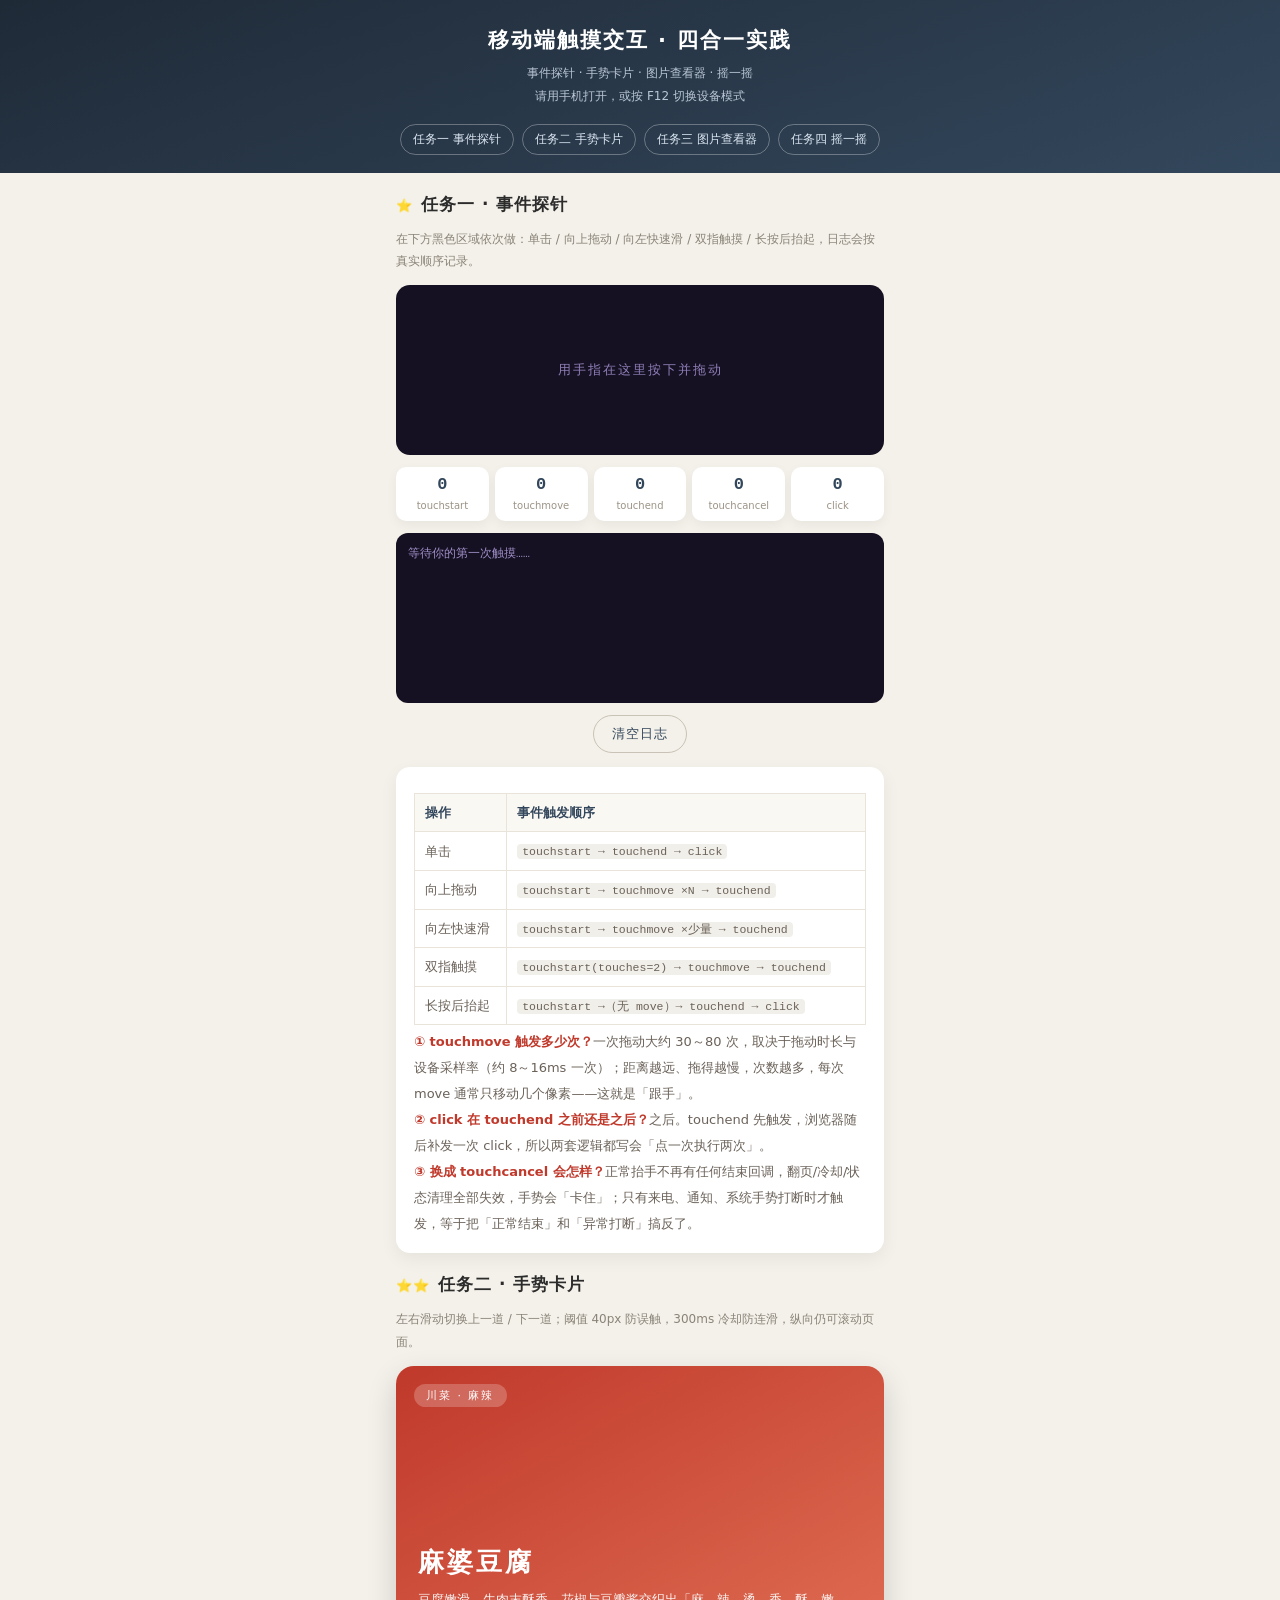
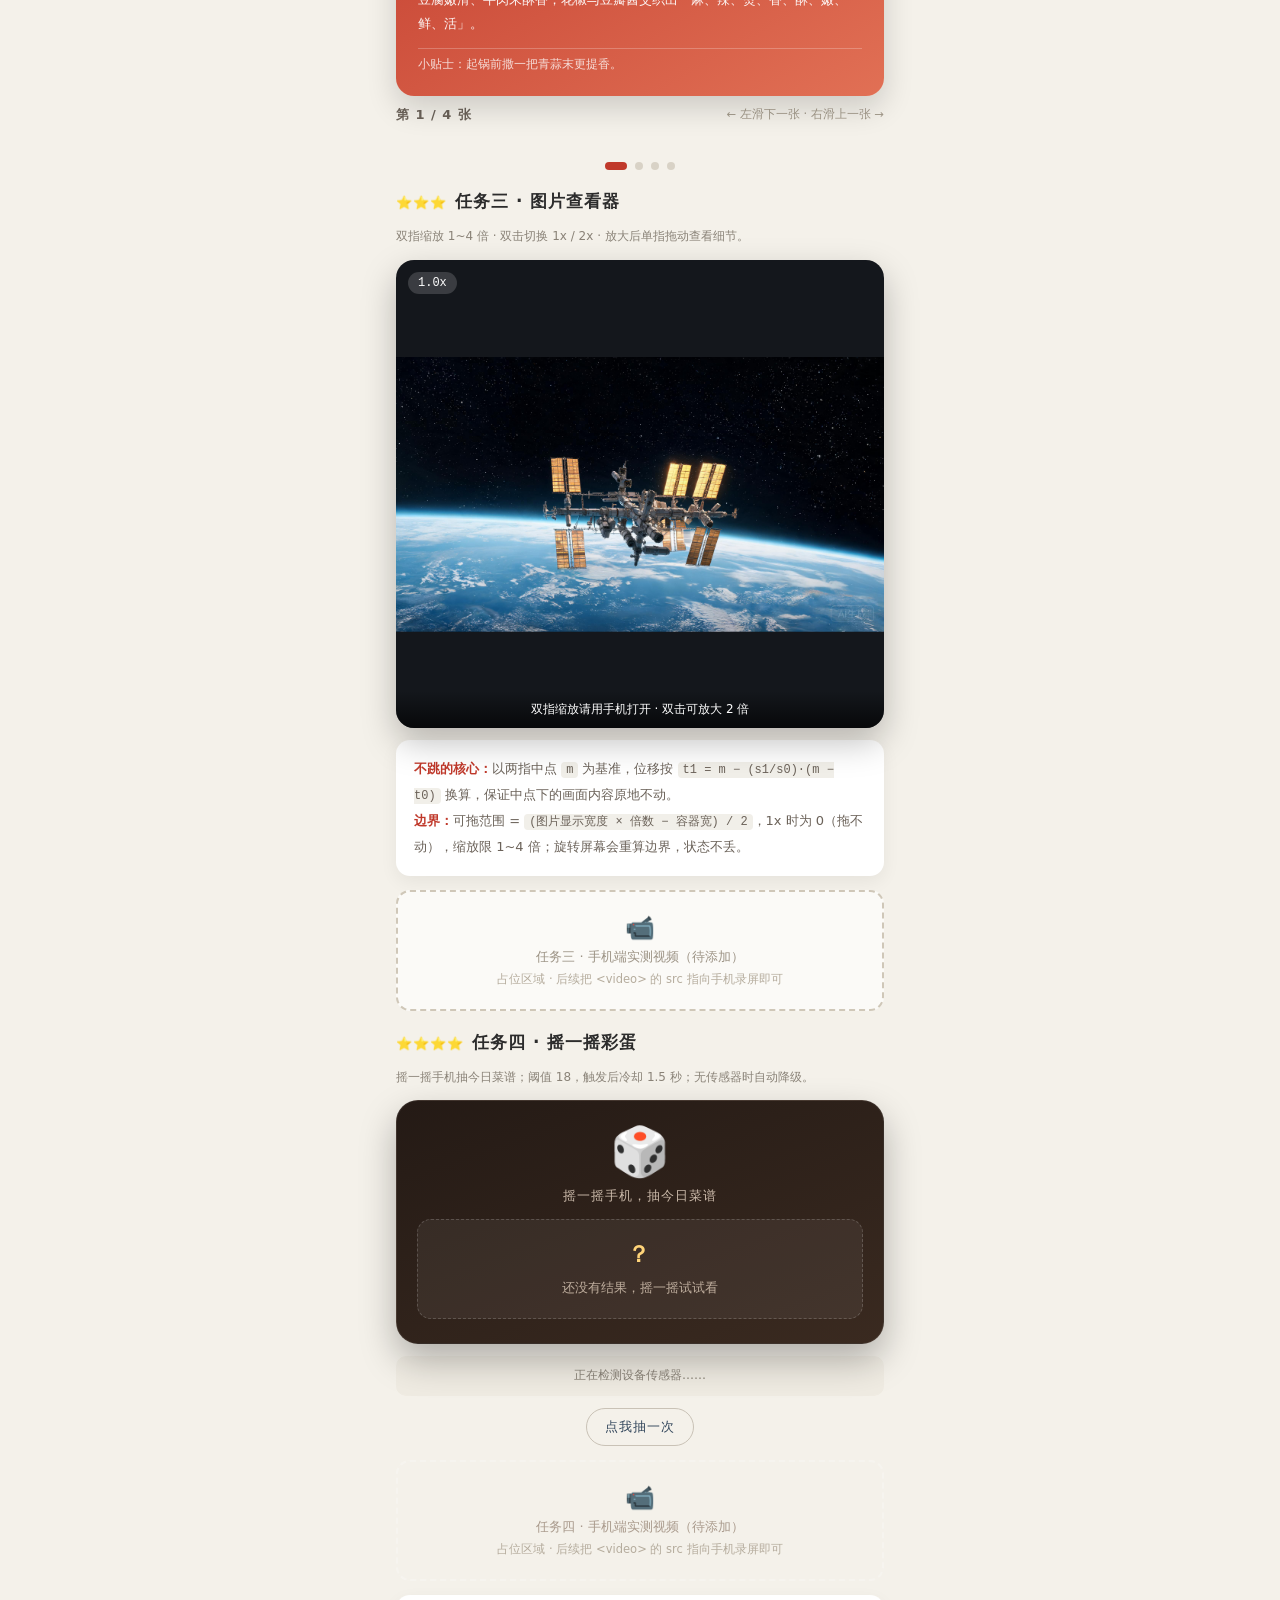
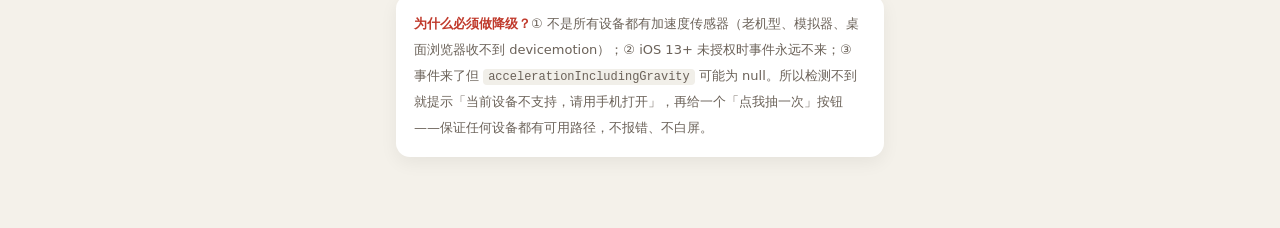
==== mobile-tasks.html @ d6d06353 "新增移动端四合一实践页（事件探针/手势卡片/图片查看器/摇一摇）并更新首页入口" ====
<!--
  作者：王乐
  姓名学号：王乐 · 24002120206
  建立时间：2026-11-18 21:30:00
  使用模型：DeepSeek-V4.1-Flash
  功能名称：移动端四合一实践页（事件探针 + 手势卡片 + 图片查看器 + 摇一摇）
-->
<!DOCTYPE html>
<html lang="zh-CN">
<head>
<meta charset="UTF-8">
<!-- 手机页面必备：viewport，不写会整体缩小 -->
<meta name="viewport" content="width=device-width, initial-scale=1.0, maximum-scale=1.0, user-scalable=no">
<title>移动端触摸交互 · 四合一实践页</title>
<style>
  * { margin: 0; padding: 0; box-sizing: border-box; -webkit-tap-highlight-color: transparent; }
  body {
    font-family: "Microsoft YaHei", "PingFang SC", system-ui, sans-serif;
    background: #f4f1ea;
    color: #2c2c2c;
    padding: 0 0 70px;
  }

  /* ── 顶部标题与锚点导航 ── */
  .wl_top {
    background: linear-gradient(160deg, #1f2a37, #33475c);
    color: #fff;
    padding: 26px 18px 18px;
  }
  .wl_top h1 { font-size: 21px; letter-spacing: 2px; text-align: center; }
  .wl_top p { font-size: 12px; color: #b9c6d4; text-align: center; margin-top: 8px; line-height: 1.9; }
  .wl_nav {
    display: flex; gap: 8px; justify-content: center; flex-wrap: wrap; margin-top: 16px;
  }
  .wl_nav a {
    font-size: 12px; color: #dbe6f1; text-decoration: none;
    border: 1px solid rgba(255, 255, 255, .3);
    padding: 6px 12px; border-radius: 20px;
  }

  /* ── 通用分区卡片 ── */
  .wl_section {
    max-width: 520px;
    margin: 20px auto 0;
    padding: 0 16px;
  }
  .wl_sectionHead {
    display: flex; align-items: baseline; gap: 8px; margin-bottom: 12px;
  }
  .wl_star { color: #e8a33d; font-size: 13px; letter-spacing: 1px; }
  .wl_sectionHead h2 { font-size: 17px; letter-spacing: 1px; }
  .wl_note { font-size: 12px; color: #8a8378; line-height: 1.9; margin-bottom: 12px; }

  .wl_panel {
    background: #fff; border-radius: 14px; padding: 16px 18px;
    font-size: 13px; line-height: 2; color: #6b6259;
    box-shadow: 0 6px 18px rgba(0, 0, 0, .06);
  }
  .wl_panel strong { color: #c0392b; }
  .wl_panel code {
    background: #f1efe9; padding: 1px 5px; border-radius: 4px;
    font-family: Consolas, monospace; font-size: 12px;
  }

  /* ══════════ 任务一：事件探针 ══════════ */
  .wl_probe {
    height: 170px;
    border-radius: 14px;
    background: #151022;
    color: #8f7fb8;
    display: flex;
    align-items: center;
    justify-content: center;
    font-size: 13px;
    letter-spacing: 2px;
    touch-action: none;   /* 这块的手势归 JS，浏览器别滚 */
    user-select: none;
    -webkit-user-select: none;
    -webkit-touch-callout: none;
  }
  .wl_probe.wl_touching { background: #241a3d; color: #d6c9f5; }

  .wl_stats {
    display: grid;
    grid-template-columns: repeat(5, 1fr);
    gap: 6px;
    margin-top: 12px;
  }
  .wl_stat {
    background: #fff; border-radius: 10px; padding: 8px 4px; text-align: center;
    box-shadow: 0 4px 12px rgba(0, 0, 0, .05);
  }
  .wl_stat b { display: block; font-size: 17px; color: #33475c; font-family: Consolas, monospace; }
  .wl_stat span { font-size: 10px; color: #9c9385; }

  .wl_logBox {
    margin-top: 12px; background: #151022; border-radius: 12px; padding: 10px 12px;
    height: 170px; overflow-y: auto; -webkit-overflow-scrolling: touch;
  }
  .wl_logItem {
    font-family: Consolas, monospace; font-size: 11.5px; line-height: 1.9; color: #9f8fc7;
  }
  .wl_logItem .wl_t { color: #5f537e; }
  .wl_logItem .wl_evStart { color: #7ee787; }
  .wl_logItem .wl_evMove { color: #79c0ff; }
  .wl_logItem .wl_evEnd { color: #ffd479; }
  .wl_logItem .wl_evClick { color: #ff9bce; }
  .wl_logItem .wl_evCancel { color: #ff7b72; }
  .wl_logItem .wl_cnt { color: #e3b341; }

  .wl_btn {
    border: none; border-radius: 22px; padding: 9px 18px; font-size: 13px;
    cursor: pointer; background: #33475c; color: #fff; letter-spacing: 1px;
  }
  .wl_btn:active { opacity: .8; }
  .wl_btn.wl_ghost { background: transparent; color: #33475c; border: 1px solid #c9c2b6; }
  .wl_btnRow { display: flex; gap: 10px; margin-top: 12px; justify-content: center; flex-wrap: wrap; }

  .wl_table {
    width: 100%; border-collapse: collapse; margin: 10px 0 4px; font-size: 12.5px;
  }
  .wl_table th, .wl_table td {
    border: 1px solid #e8e4da; padding: 8px 10px; text-align: left; line-height: 1.7;
  }
  .wl_table th { background: #faf8f3; color: #33475c; font-weight: bold; }
  .wl_table td code { font-size: 11.5px; }

  /* ══════════ 任务二：手势卡片 ══════════ */
  .wl_stage {
    position: relative; width: 100%; margin: 0 auto;
    overflow: hidden; border-radius: 18px;
    box-shadow: 0 12px 30px rgba(0, 0, 0, .16);
    touch-action: pan-y;   /* 只接管横向手势，纵向留给页面滚动 */
    user-select: none; -webkit-user-select: none;
  }
  .wl_track {
    display: flex; will-change: transform;
    transition: transform .3s ease;   /* 0.3s 过渡动画 */
  }
  .wl_card {
    flex: 0 0 100%; height: 330px; padding: 24px 22px;
    display: flex; flex-direction: column; justify-content: flex-end;
    color: #fff; position: relative;
  }
  .wl_card .wl_tag {
    position: absolute; top: 18px; left: 18px; font-size: 11px; letter-spacing: 2px;
    background: rgba(255, 255, 255, .22); padding: 4px 12px; border-radius: 20px;
  }
  .wl_card h2 { font-size: 26px; letter-spacing: 3px; margin-bottom: 8px; }
  .wl_card p { font-size: 13px; line-height: 1.85; opacity: .93; }
  .wl_card .wl_hint {
    margin-top: 12px; font-size: 11.5px; opacity: .78;
    border-top: 1px solid rgba(255, 255, 255, .3); padding-top: 8px;
  }
  .wl_bg1 { background: linear-gradient(150deg, #c0392b, #e17055); }
  .wl_bg2 { background: linear-gradient(150deg, #d35400, #f39c12); }
  .wl_bg3 { background: linear-gradient(150deg, #0f766e, #2dd4bf); }
  .wl_bg4 { background: linear-gradient(150deg, #4a2c2a, #b07d4a); }

  .wl_counter { font-size: 13px; color: #6b6259; font-weight: bold; letter-spacing: 1px; }
  .wl_tip {
    height: 20px; text-align: center; font-size: 13px; color: #c0392b;
    opacity: 0; transition: opacity .25s ease; margin-top: 8px;
  }
  .wl_tip.wl_show { opacity: 1; }
  .wl_dots { display: flex; gap: 8px; justify-content: center; margin-top: 10px; }
  .wl_dot {
    width: 8px; height: 8px; border-radius: 50%; background: #d8d2c6; transition: all .3s ease;
  }
  .wl_dot.wl_active { width: 22px; border-radius: 4px; background: #c0392b; }

  /* ══════════ 任务三：图片查看器 ══════════ */
  .wl_viewer {
    position: relative; width: 100%; height: 52vh; min-height: 300px;
    overflow: hidden; background: #14171c; border-radius: 18px;
    box-shadow: 0 14px 34px rgba(0, 0, 0, .25);
    touch-action: none;          /* 手势全部自己接管 */
    user-select: none; -webkit-user-select: none; -webkit-touch-callout: none;
  }
  .wl_viewer img {
    position: absolute; top: 50%; left: 50%;
    transform-origin: center center;
    transform: translate(-50%, -50%) scale(1);
    will-change: transform; -webkit-user-drag: none; pointer-events: none;
  }
  .wl_viewer img.wl_anim { transition: transform .25s ease; }  /* 双击的 0.25s 过渡 */

  .wl_scaleBadge {
    position: absolute; left: 12px; top: 12px;
    font-family: Consolas, monospace; font-size: 12px; color: #fff;
    background: rgba(255, 255, 255, .16); padding: 4px 10px; border-radius: 20px;
  }
  .wl_hintMask {
    position: absolute; left: 0; right: 0; bottom: 0; padding: 10px;
    text-align: center; font-size: 12px; color: #fff;
    background: linear-gradient(transparent, rgba(0, 0, 0, .65));
    transition: opacity .6s ease;
  }
  .wl_hintMask.wl_hide { opacity: 0; }

  /* ══════════ 任务四：摇一摇 ══════════ */
  .wl_phone {
    position: relative; background: linear-gradient(160deg, #241a15, #3a2a20);
    border: 1px solid rgba(255, 255, 255, .08); border-radius: 22px;
    padding: 26px 20px 24px; text-align: center; color: #f3ece4;
    box-shadow: 0 16px 36px rgba(0, 0, 0, .28);
  }
  .wl_emoji { font-size: 48px; line-height: 1; margin-bottom: 12px; }
  .wl_tipText { font-size: 13px; color: #c9b8a8; letter-spacing: 1px; margin-bottom: 14px; }
  .wl_result {
    background: rgba(255, 255, 255, .06);
    border: 1px dashed rgba(255, 255, 255, .18);
    border-radius: 14px; padding: 18px 14px; min-height: 100px;
    display: flex; flex-direction: column; justify-content: center;
  }
  .wl_result.wl_pop { animation: wl_popIn .5s cubic-bezier(.18, .9, .3, 1.4); }
  @keyframes wl_popIn {
    0%   { transform: scale(.6) rotate(-6deg); opacity: 0; }
    60%  { transform: scale(1.06) rotate(2deg); opacity: 1; }
    100% { transform: scale(1) rotate(0); opacity: 1; }
  }
  .wl_dishName { font-size: 23px; font-weight: bold; letter-spacing: 3px; color: #ffd479; margin-bottom: 6px; }
  .wl_dishDesc { font-size: 12.5px; line-height: 1.85; color: #bfae9e; }

  .wl_status {
    margin-top: 12px; font-size: 12px; line-height: 1.8; text-align: center;
    color: #8a8378; padding: 9px 12px; border-radius: 10px; background: #efebe2;
  }
  .wl_status.wl_bad { color: #b8402f; background: #fbe9e6; }
  .wl_status.wl_ok { color: #1f7a4d; background: #e6f6ec; }

  /* 手机端实测视频占位（任务三、任务四各一个，先空着） */
  .wl_videoBox {
    margin-top: 14px; border: 2px dashed #cfc7b8; border-radius: 14px;
    padding: 22px 16px; text-align: center; color: #9c9385; font-size: 13px; background: #fbfaf7;
  }
  .wl_videoBox.dark {
    border-color: rgba(255, 255, 255, .22); background: rgba(255, 255, 255, .04); color: #a99a8c;
  }
  .wl_videoBox .wl_videoIcon { font-size: 24px; display: block; margin-bottom: 6px; }
  .wl_videoBox .wl_videoNote { font-size: 11.5px; color: #b5ac9d; margin-top: 6px; }
</style>
</head>
<body>

<!-- ── 顶部 ── -->
<div class="wl_top">
  <h1>移动端触摸交互 · 四合一实践</h1>
  <p>事件探针 · 手势卡片 · 图片查看器 · 摇一摇<br/>请用手机打开，或按 F12 切换设备模式</p>
  <div class="wl_nav">
    <a href="#wlTask1">任务一 事件探针</a>
    <a href="#wlTask2">任务二 手势卡片</a>
    <a href="#wlTask3">任务三 图片查看器</a>
    <a href="#wlTask4">任务四 摇一摇</a>
  </div>
</div>

<!-- ══════════════ 任务一：事件探针 ══════════════ -->
<section class="wl_section" id="wlTask1">
  <div class="wl_sectionHead"><span class="wl_star">⭐</span><h2>任务一 · 事件探针</h2></div>
  <p class="wl_note">在下方黑色区域依次做：单击 / 向上拖动 / 向左快速滑 / 双指触摸 / 长按后抬起，日志会按真实顺序记录。</p>

  <div class="wl_probe" id="wlProbe">用手指在这里按下并拖动</div>

  <div class="wl_stats">
    <div class="wl_stat"><b id="wlCountStart">0</b><span>touchstart</span></div>
    <div class="wl_stat"><b id="wlCountMove">0</b><span>touchmove</span></div>
    <div class="wl_stat"><b id="wlCountEnd">0</b><span>touchend</span></div>
    <div class="wl_stat"><b id="wlCountCancel">0</b><span>touchcancel</span></div>
    <div class="wl_stat"><b id="wlCountClick">0</b><span>click</span></div>
  </div>

  <div class="wl_logBox" id="wlLog">
    <div class="wl_logItem">等待你的第一次触摸……</div>
  </div>

  <div class="wl_btnRow">
    <button class="wl_btn wl_ghost" id="wlClearLog">清空日志</button>
  </div>

  <div class="wl_panel" style="margin-top:14px">
    <table class="wl_table">
      <tr><th>操作</th><th>事件触发顺序</th></tr>
      <tr><td>单击</td><td><code>touchstart → touchend → click</code></td></tr>
      <tr><td>向上拖动</td><td><code>touchstart → touchmove ×N → touchend</code></td></tr>
      <tr><td>向左快速滑</td><td><code>touchstart → touchmove ×少量 → touchend</code></td></tr>
      <tr><td>双指触摸</td><td><code>touchstart(touches=2) → touchmove → touchend</code></td></tr>
      <tr><td>长按后抬起</td><td><code>touchstart →（无 move）→ touchend → click</code></td></tr>
    </table>
    <p><strong>① touchmove 触发多少次？</strong>一次拖动大约 30～80 次，取决于拖动时长与设备采样率（约 8～16ms 一次）；距离越远、拖得越慢，次数越多，每次 move 通常只移动几个像素——这就是「跟手」。</p>
    <p><strong>② click 在 touchend 之前还是之后？</strong>之后。touchend 先触发，浏览器随后补发一次 click，所以两套逻辑都写会「点一次执行两次」。</p>
    <p><strong>③ 换成 touchcancel 会怎样？</strong>正常抬手不再有任何结束回调，翻页/冷却/状态清理全部失效，手势会「卡住」；只有来电、通知、系统手势打断时才触发，等于把「正常结束」和「异常打断」搞反了。</p>
  </div>
</section>

<!-- ══════════════ 任务二：手势卡片 ══════════════ -->
<section class="wl_section" id="wlTask2">
  <div class="wl_sectionHead"><span class="wl_star">⭐⭐</span><h2>任务二 · 手势卡片</h2></div>
  <p class="wl_note">左右滑动切换上一道 / 下一道；阈值 40px 防误触，300ms 冷却防连滑，纵向仍可滚动页面。</p>

  <div class="wl_stage" id="wlStage">
    <div class="wl_track" id="wlTrack"></div>
  </div>
  <div style="display:flex;justify-content:space-between;align-items:center;margin-top:10px">
    <span class="wl_counter" id="wlCounter">第 1 / 4 张</span>
    <span style="font-size:11.5px;color:#a39a8b">← 左滑下一张 · 右滑上一张 →</span>
  </div>
  <div class="wl_tip" id="wlTip"></div>
  <div class="wl_dots" id="wlDots"></div>
</section>

<!-- ══════════════ 任务三：图片查看器 ══════════════ -->
<section class="wl_section" id="wlTask3">
  <div class="wl_sectionHead"><span class="wl_star">⭐⭐⭐</span><h2>任务三 · 图片查看器</h2></div>
  <p class="wl_note">双指缩放 1~4 倍 · 双击切换 1x / 2x · 放大后单指拖动查看细节。</p>

  <div class="wl_viewer" id="wlViewer">
    <img id="wlImg" src="swiper-imgs/tiangong_1.jpg" alt="天宫空间站" />
    <div class="wl_scaleBadge" id="wlScaleBadge">1.0x</div>
    <div class="wl_hintMask" id="wlHintMask">双指缩放请用手机打开 · 双击可放大 2 倍</div>
  </div>

  <div class="wl_panel" style="margin-top:12px">
    <p><strong>不跳的核心：</strong>以两指中点 <code>m</code> 为基准，位移按 <code>t1 = m − (s1/s0)·(m − t0)</code> 换算，保证中点下的画面内容原地不动。</p>
    <p><strong>边界：</strong>可拖范围 = <code>(图片显示宽度 × 倍数 − 容器宽) / 2</code>，1x 时为 0（拖不动），缩放限 1~4 倍；旋转屏幕会重算边界，状态不丢。</p>
  </div>

  <!-- 任务三：手机端实测视频 —— 先空着，后续补上 src 与封面 -->
  <!-- 补视频时把下面的注释替换为：
       <video class="wl_video" controls playsinline src="你的录屏文件.mp4"></video> -->
  <div class="wl_videoBox">
    <span class="wl_videoIcon">📹</span>
    任务三 · 手机端实测视频（待添加）
    <div class="wl_videoNote">占位区域 · 后续把 &lt;video&gt; 的 src 指向手机录屏即可</div>
  </div>
</section>

<!-- ══════════════ 任务四：摇一摇 ══════════════ -->
<section class="wl_section" id="wlTask4">
  <div class="wl_sectionHead"><span class="wl_star">⭐⭐⭐⭐</span><h2>任务四 · 摇一摇彩蛋</h2></div>
  <p class="wl_note">摇一摇手机抽今日菜谱；阈值 18，触发后冷却 1.5 秒；无传感器时自动降级。</p>

  <div class="wl_phone">
    <div class="wl_emoji" id="wlEmoji">🎲</div>
    <div class="wl_tipText" id="wlTipText">摇一摇手机，抽今日菜谱</div>
    <div class="wl_result" id="wlResult">
      <div class="wl_dishName" id="wlDishName">？</div>
      <div class="wl_dishDesc" id="wlDishDesc">还没有结果，摇一摇试试看</div>
    </div>
  </div>

  <div class="wl_status" id="wlStatus">正在检测设备传感器……</div>

  <div class="wl_btnRow">
    <button class="wl_btn" id="wlPermissionBtn" style="display:none">开启摇一摇（iOS 授权）</button>
    <button class="wl_btn wl_ghost" id="wlFallbackBtn">点我抽一次</button>
  </div>

  <!-- 任务四：手机端实测视频 —— 先空着，后续补上 src 与封面 -->
  <!-- 补视频时把下面的注释替换为：
       <video class="wl_video" controls playsinline src="你的录屏文件.mp4"></video> -->
  <div class="wl_videoBox dark">
    <span class="wl_videoIcon">📹</span>
    任务四 · 手机端实测视频（待添加）
    <div class="wl_videoNote">占位区域 · 后续把 &lt;video&gt; 的 src 指向手机录屏即可</div>
  </div>

  <div class="wl_panel" style="margin-top:14px">
    <p><strong>为什么必须做降级？</strong>① 不是所有设备都有加速度传感器（老机型、模拟器、桌面浏览器收不到 devicemotion）；② iOS 13+ 未授权时事件永远不来；③ 事件来了但 <code>accelerationIncludingGravity</code> 可能为 null。所以检测不到就提示「当前设备不支持，请用手机打开」，再给一个「点我抽一次」按钮——保证任何设备都有可用路径，不报错、不白屏。</p>
  </div>
</section>

<script>
/* ══════════════════ 任务一：事件探针 ══════════════════ */
var wl_probe = document.getElementById('wlProbe');
var wl_log = document.getElementById('wlLog');
var wl_stat = { start: 0, move: 0, end: 0, cancel: 0, click: 0 };
var wl_moveThisGesture = 0;   // 本次手势里的 touchmove 次数
var wl_logCount = 0;          // 日志条数（超过 80 条清掉最早的）

// 往日志区追加一行，记录事件名、手指数量与坐标
function wl_addLog(name, cls, touches, x, y) {
  if (wl_logCount === 0) wl_log.innerHTML = '';
  var d = new Date();
  var time = ('0' + d.getMinutes()).slice(-2) + ':' + ('0' + d.getSeconds()).slice(-2) +
             '.' + ('00' + d.getMilliseconds()).slice(-3);
  var item = document.createElement('div');
  item.className = 'wl_logItem';
  item.innerHTML =
    '<span class="wl_t">' + time + '</span> ' +
    '<span class="' + cls + '">' + name + '</span> ' +
    '<span class="wl_cnt">touches=' + touches + '</span> ' +
    '<span class="wl_t">(' + Math.round(x) + ', ' + Math.round(y) + ')</span>';
  wl_log.appendChild(item);
  wl_log.scrollTop = wl_log.scrollHeight;
  wl_logCount++;
  if (wl_logCount > 80) {
    wl_log.removeChild(wl_log.firstChild);
    wl_logCount--;
  }
}

// 刷新顶部五个计数器
function wl_refreshStats() {
  document.getElementById('wlCountStart').textContent = wl_stat.start;
  document.getElementById('wlCountMove').textContent = wl_stat.move;
  document.getElementById('wlCountEnd').textContent = wl_stat.end;
  document.getElementById('wlCountCancel').textContent = wl_stat.cancel;
  document.getElementById('wlCountClick').textContent = wl_stat.click;
}

// 手指按下：计一次 touchstart，并重置本次手势的 move 计数
function wl_probeStart(e) {
  wl_stat.start++;
  wl_moveThisGesture = 0;
  wl_probe.classList.add('wl_touching');
  wl_addLog('touchstart', 'wl_evStart', e.touches.length, e.touches[0].clientX, e.touches[0].clientY);
  wl_refreshStats();
}

// 手指移动：累计 touchmove 次数
function wl_probeMove(e) {
  wl_stat.move++;
  wl_moveThisGesture++;
  wl_addLog('touchmove #' + wl_moveThisGesture, 'wl_evMove',
            e.touches.length, e.touches[0].clientX, e.touches[0].clientY);
  wl_refreshStats();
}

// 手指抬起：用 changedTouches 取坐标，并打印本次手势的 move 总次数
function wl_probeEnd(e) {
  wl_stat.end++;
  var t = e.changedTouches[0];
  wl_probe.classList.remove('wl_touching');
  wl_addLog('touchend（本次共 ' + wl_moveThisGesture + ' 次 move）', 'wl_evEnd',
            e.touches.length, t.clientX, t.clientY);
  wl_refreshStats();
}

// 系统打断（来电、通知）：清理状态，避免手势卡住
function wl_probeCancel(e) {
  wl_stat.cancel++;
  wl_probe.classList.remove('wl_touching');
  wl_addLog('touchcancel', 'wl_evCancel', e.touches.length, 0, 0);
  wl_refreshStats();
}

// 点击：记录 click，用于观察它在 touchend 之后才出现
function wl_probeClick(e) {
  wl_stat.click++;
  wl_addLog('click', 'wl_evClick', 0, e.clientX, e.clientY);
  wl_refreshStats();
}

// 清空日志与所有计数
function wl_clearLog() {
  wl_stat = { start: 0, move: 0, end: 0, cancel: 0, click: 0 };
  wl_moveThisGesture = 0;
  wl_logCount = 0;
  wl_log.innerHTML = '<div class="wl_logItem">等待你的第一次触摸……</div>';
  wl_refreshStats();
}

wl_probe.addEventListener('touchstart', wl_probeStart, { passive: true });
wl_probe.addEventListener('touchmove', wl_probeMove, { passive: true });
wl_probe.addEventListener('touchend', wl_probeEnd, { passive: true });
wl_probe.addEventListener('touchcancel', wl_probeCancel, { passive: true });
wl_probe.addEventListener('click', wl_probeClick);
document.getElementById('wlClearLog').addEventListener('click', wl_clearLog);


/* ══════════════════ 任务二：手势卡片 ══════════════════ */
var wl_dishes = [
  { name: '麻婆豆腐', tag: '川菜 · 麻辣', desc: '豆腐嫩滑、牛肉末酥香，花椒与豆瓣酱交织出「麻、辣、烫、香、酥、嫩、鲜、活」。', bg: 'wl_bg1', hint: '小贴士：起锅前撒一把青蒜末更提香。' },
  { name: '宫保鸡丁', tag: '川菜 · 糊辣', desc: '鸡丁滑嫩、花生香脆，糖醋与干辣椒碰撞出酸甜微辣的复合味型。', bg: 'wl_bg2', hint: '小贴士：花生米最后下锅才够脆。' },
  { name: '西湖醋鱼', tag: '浙菜 · 酸甜', desc: '草鱼沸水汆熟后浇糖醋汁，鱼肉鲜嫩、酸甜适口。', bg: 'wl_bg3', hint: '小贴士：汁要勾薄芡，挂住鱼身不流汤。' },
  { name: '北京烤鸭', tag: '京菜 · 脆皮', desc: '果木明火烤制，鸭皮枣红酥脆、鸭肉细嫩多汁，配荷叶饼、葱丝与甜面酱。', bg: 'wl_bg4', hint: '小贴士：片鸭讲究「皮肉相连」。' }
];
var wl_index = 0;             // 当前第几张
var wl_startX = 0;            // 按下时的横坐标
var wl_startY = 0;            // 按下时的纵坐标
var wl_lockedUntil = 0;       // 冷却结束时间戳
var wl_tipTimer = null;
var wl_THRESHOLD = 40;        // 阈值：小于 40px 视为误触
var wl_COOLDOWN = 300;        // 冷却：300ms 内不接受第二次滑动

// 生成 4 张卡片与底部圆点
function wl_buildCards() {
  var track = document.getElementById('wlTrack');
  var dotBox = document.getElementById('wlDots');
  var html = '';
  for (var i = 0; i < wl_dishes.length; i++) {
    var d = wl_dishes[i];
    html +=
      '<div class="wl_card ' + d.bg + '">' +
        '<span class="wl_tag">' + d.tag + '</span>' +
        '<h2>' + d.name + '</h2>' +
        '<p>' + d.desc + '</p>' +
        '<div class="wl_hint">' + d.hint + '</div>' +
      '</div>';
  }
  track.innerHTML = html;

  var dots = '';
  for (var j = 0; j < wl_dishes.length; j++) {
    dots += '<span class="wl_dot' + (j === 0 ? ' wl_active' : '') + '"></span>';
  }
  dotBox.innerHTML = dots;
}

// 切换到指定索引，同步位移、计数文字与圆点
function wl_goTo(target) {
  wl_index = target;
  document.getElementById('wlTrack').style.transform = 'translateX(' + (-wl_index * 100) + '%)';
  document.getElementById('wlCounter').textContent =
    '第 ' + (wl_index + 1) + ' / ' + wl_dishes.length + ' 张';

  var dots = document.querySelectorAll('#wlDots .wl_dot');
  for (var i = 0; i < dots.length; i++) {
    dots[i].className = 'wl_dot' + (i === wl_index ? ' wl_active' : '');
  }
}

// 显示边界提示，1.2 秒后自动淡出
function wl_showTip(text) {
  var tip = document.getElementById('wlTip');
  tip.textContent = text;
  tip.classList.add('wl_show');
  clearTimeout(wl_tipTimer);
  wl_tipTimer = setTimeout(function () { tip.classList.remove('wl_show'); }, 1200);
}

// 手指按下：记录起点
function wl_cardStart(e) {
  wl_startX = e.touches[0].clientX;
  wl_startY = e.touches[0].clientY;
}

// 手指抬起：算横向位移决定翻页，冷却期内直接忽略
function wl_cardEnd(e) {
  if (Date.now() < wl_lockedUntil) return;

  var t = e.changedTouches[0];   // 抬手时这根手指已不在 touches 里，必须用 changedTouches
  var dx = t.clientX - wl_startX;
  var dy = t.clientY - wl_startY;

  if (Math.abs(dx) < wl_THRESHOLD) return;        // 位移太小 → 误触
  if (Math.abs(dy) > Math.abs(dx)) return;        // 纵向为主 → 用户在滚页面

  if (dx < 0) {
    if (wl_index >= wl_dishes.length - 1) { wl_showTip('已经是最后一张了'); return; }
    wl_goTo(wl_index + 1);
  } else {
    if (wl_index <= 0) { wl_showTip('已经是第一张了'); return; }
    wl_goTo(wl_index - 1);
  }
  wl_lockedUntil = Date.now() + wl_COOLDOWN;
}

wl_buildCards();
document.getElementById('wlStage').addEventListener('touchstart', wl_cardStart, { passive: true });
document.getElementById('wlStage').addEventListener('touchend', wl_cardEnd, { passive: true });


/* ══════════════════ 任务三：图片查看器 ══════════════════ */
var wl_viewer = document.getElementById('wlViewer');
var wl_img = document.getElementById('wlImg');
var wl_badge = document.getElementById('wlScaleBadge');

var wl_scale = 1;            // 当前缩放倍数
var wl_tx = 0;               // 图片中心相对容器中心的横向位移
var wl_ty = 0;               // 纵向位移
var wl_baseW = 0;            // 1 倍时图片显示宽度
var wl_baseH = 0;            // 1 倍时图片显示高度

var wl_mode = '';            // 'pinch' 双指 | 'drag' 单指 | ''
var wl_pinchDist = 0;        // 双指初始间距
var wl_pinchScale = 1;       // 双指按下时的倍数
var wl_pinchMid = { x: 0, y: 0 };  // 双指中点（相对容器中心）
var wl_pinchTx = 0;
var wl_pinchTy = 0;

var wl_dragX = 0;            // 单指按下点
var wl_dragY = 0;
var wl_dragTx = 0;
var wl_dragTy = 0;
var wl_moved = false;        // 本次触摸是否移动过（用于双击判断）

var wl_lastTapTime = 0;      // 上次轻点时间
var wl_lastTapX = 0;
var wl_lastTapY = 0;
var wl_tapStartTime = 0;

var wl_MIN_SCALE = 1;
var wl_MAX_SCALE = 4;
var wl_DOUBLE_SCALE = 2;

// 计算两个触点之间的直线距离
function wl_dist(t1, t2) {
  return Math.hypot(t2.clientX - t1.clientX, t2.clientY - t1.clientY);
}

// 把数值限制在 min ~ max 之间
function wl_clamp(v, min, max) {
  return Math.max(min, Math.min(max, v));
}

// 按容器与图片原始尺寸，算出 1 倍时图片的显示尺寸（等价于 object-fit: contain）
function wl_fitSize() {
  var cw = wl_viewer.clientWidth;
  var ch = wl_viewer.clientHeight;
  var nw = wl_img.naturalWidth || cw;
  var nh = wl_img.naturalHeight || ch;
  var ratio = Math.min(cw / nw, ch / nh);
  wl_baseW = nw * ratio;
  wl_baseH = nh * ratio;
  wl_img.style.width = wl_baseW + 'px';
  wl_img.style.height = wl_baseH + 'px';
}

// 计算当前倍数下允许的最大位移（超出就会拖出边界）
function wl_maxOffset() {
  return {
    x: Math.max(0, (wl_baseW * wl_scale - wl_viewer.clientWidth) / 2),
    y: Math.max(0, (wl_baseH * wl_scale - wl_viewer.clientHeight) / 2)
  };
}

// 把位移夹在边界内：1 倍时最大位移为 0，所以拖不动
function wl_clampOffset() {
  var mo = wl_maxOffset();
  wl_tx = wl_clamp(wl_tx, -mo.x, mo.x);
  wl_ty = wl_clamp(wl_ty, -mo.y, mo.y);
}

// 把 scale / tx / ty 写入 transform，并刷新比例指示器
function wl_apply(useAnim) {
  if (useAnim) { wl_img.classList.add('wl_anim'); }
  else { wl_img.classList.remove('wl_anim'); }
  wl_img.style.transform =
    'translate(-50%, -50%) translate(' + wl_tx + 'px, ' + wl_ty + 'px) scale(' + wl_scale + ')';
  wl_badge.textContent = wl_scale.toFixed(1) + 'x';
}

// 以指定屏幕点为基准缩放：保证该点下的画面不动（这就是「缩放不跳」的核心公式）
function wl_zoomAt(m, s1, t0x, t0y, s0, useAnim) {
  var k = s1 / s0;
  wl_tx = m.x - k * (m.x - t0x);
  wl_ty = m.y - k * (m.y - t0y);
  wl_scale = s1;
  wl_clampOffset();
  wl_apply(useAnim);
}

// 手指按下：区分单指拖动与双指缩放
function wl_zoomStart(e) {
  wl_moved = false;
  wl_tapStartTime = Date.now();

  if (e.touches.length >= 2) {
    wl_mode = 'pinch';
    wl_pinchDist = wl_dist(e.touches[0], e.touches[1]);
    wl_pinchScale = wl_scale;
    wl_pinchTx = wl_tx;
    wl_pinchTy = wl_ty;
    var rect = wl_viewer.getBoundingClientRect();
    wl_pinchMid = {
      x: (e.touches[0].clientX + e.touches[1].clientX) / 2 - (rect.left + rect.width / 2),
      y: (e.touches[0].clientY + e.touches[1].clientY) / 2 - (rect.top + rect.height / 2)
    };
    wl_img.classList.remove('wl_anim');
  } else {
    wl_mode = 'drag';
    wl_dragX = e.touches[0].clientX;
    wl_dragY = e.touches[0].clientY;
    wl_dragTx = wl_tx;
    wl_dragTy = wl_ty;
  }
}

// 手指移动：双指算缩放、单指且已放大时平移
function wl_zoomMove(e) {
  if (e.cancelable) e.preventDefault();   // 阻止浏览器默认缩放 / 滚动

  if (wl_mode === 'pinch' && e.touches.length >= 2) {
    var d = wl_dist(e.touches[0], e.touches[1]);
    if (wl_pinchDist <= 0) return;

    var next = wl_clamp(wl_pinchScale * (d / wl_pinchDist), wl_MIN_SCALE, wl_MAX_SCALE);
    var k = next / wl_pinchScale;
    wl_scale = next;
    wl_tx = wl_pinchMid.x - k * (wl_pinchMid.x - wl_pinchTx);
    wl_ty = wl_pinchMid.y - k * (wl_pinchMid.y - wl_pinchTy);
    wl_clampOffset();
    wl_apply(false);
    wl_moved = true;
    return;
  }

  if (wl_mode === 'drag' && e.touches.length === 1) {
    var dx = e.touches[0].clientX - wl_dragX;
    var dy = e.touches[0].clientY - wl_dragY;
    if (Math.abs(dx) > 6 || Math.abs(dy) > 6) wl_moved = true;

    wl_tx = wl_dragTx + dx;
    wl_ty = wl_dragTy + dy;
    wl_clampOffset();
    wl_apply(false);
  }
}

// 手指抬起：双指结束做回弹，轻点则判断双击
function wl_zoomEnd(e) {
  var wasMode = wl_mode;

  if (wasMode === 'pinch' && wl_scale < 1.05) {
    wl_scale = 1; wl_tx = 0; wl_ty = 0;
    wl_apply(true);
  }

  // 还有手指没抬完：双指变单指时把剩下那根当作拖动起点，手势不中断
  if (e.touches.length > 0) {
    if (wasMode === 'pinch' && e.touches.length === 1) {
      wl_mode = 'drag';
      wl_dragX = e.touches[0].clientX;
      wl_dragY = e.touches[0].clientY;
      wl_dragTx = wl_tx;
      wl_dragTy = wl_ty;
      wl_moved = true;
    }
    return;
  }
  wl_mode = '';

  var isTap = !wl_moved && (Date.now() - wl_tapStartTime) < 250;
  if (!isTap) return;

  var now = Date.now();
  var t = e.changedTouches[0];
  var rect = wl_viewer.getBoundingClientRect();
  var p = {
    x: t.clientX - (rect.left + rect.width / 2),
    y: t.clientY - (rect.top + rect.height / 2)
  };

  // 两次轻点间隔 < 300ms 且位置接近 → 双击
  if (now - wl_lastTapTime < 300 &&
      Math.abs(p.x - wl_lastTapX) < 40 && Math.abs(p.y - wl_lastTapY) < 40) {
    wl_lastTapTime = 0;
    if (wl_scale > 1.05) {
      wl_scale = 1; wl_tx = 0; wl_ty = 0;      // 已放大 → 回 1 倍并居中
      wl_apply(true);
    } else {
      wl_zoomAt(p, wl_DOUBLE_SCALE, 0, 0, 1, true);   // 1 倍 → 以点击点放大到 2 倍
    }
  } else {
    wl_lastTapTime = now;
    wl_lastTapX = p.x;
    wl_lastTapY = p.y;
  }
}

// 系统打断时清理手势状态，避免回来后卡住
function wl_zoomCancel() {
  wl_mode = '';
  if (wl_scale < wl_MIN_SCALE) wl_scale = wl_MIN_SCALE;
  wl_clampOffset();
  wl_apply(true);
}

// 窗口尺寸 / 横竖屏变化：重算尺寸与边界，缩放状态保持不变
function wl_zoomResize() {
  wl_fitSize();
  wl_clampOffset();
  wl_apply(false);
}

// 初始化图片查看器：算尺寸、绑事件、定时淡出提示
function wl_zoomInit() {
  wl_fitSize();
  wl_apply(false);

  wl_viewer.addEventListener('touchstart', wl_zoomStart, { passive: true });
  wl_viewer.addEventListener('touchmove', wl_zoomMove, { passive: false });
  wl_viewer.addEventListener('touchend', wl_zoomEnd, { passive: true });
  wl_viewer.addEventListener('touchcancel', wl_zoomCancel, { passive: true });

  window.addEventListener('resize', wl_zoomResize);
  window.addEventListener('orientationchange', function () { setTimeout(wl_zoomResize, 120); });

  setTimeout(function () {
    document.getElementById('wlHintMask').classList.add('wl_hide');
  }, 2500);
}

wl_img.addEventListener('load', wl_zoomResize);
wl_zoomInit();


/* ══════════════════ 任务四：摇一摇 ══════════════════ */
var wl_menu = [
  { name: '麻婆豆腐', emoji: '🌶️', desc: '麻辣鲜香，豆腐嫩滑，配一碗白饭刚好。' },
  { name: '宫保鸡丁', emoji: '🥜', desc: '酸甜微辣，花生香脆，下饭指数五颗星。' },
  { name: '西湖醋鱼', emoji: '🐟', desc: '酸甜适口，鱼肉细嫩，杭帮名菜。' },
  { name: '北京烤鸭', emoji: '🦆', desc: '皮脆肉嫩，荷叶饼卷葱丝甜面酱。' },
  { name: '兰州拉面', emoji: '🍜', desc: '一清二白三红四绿五黄，汤鲜面劲。' },
  { name: '小笼包', emoji: '🥟', desc: '皮薄馅大，先开窗后喝汤。' }
];
var wl_lastShake = 0;         // 上次触发时间戳（冷却用）
var wl_SHAKE_COOLDOWN = 1500; // 1.5 秒冷却
var wl_SHAKE_THRESHOLD = 18;  // 合成加速度阈值
var wl_hasMotion = false;     // 是否真的收到过传感器数据
var wl_watchTimer = null;     // 检测「有没有数据」的定时器
var wl_statusEl = document.getElementById('wlStatus');
var wl_permissionBtn = document.getElementById('wlPermissionBtn');

// 随机抽一道菜，并播放弹出动画
function wl_drawDish() {
  var dish = wl_menu[Math.floor(Math.random() * wl_menu.length)];
  document.getElementById('wlEmoji').textContent = dish.emoji;
  document.getElementById('wlDishName').textContent = dish.name;
  document.getElementById('wlDishDesc').textContent = dish.desc;
  document.getElementById('wlTipText').textContent = '今日就吃它！';

  var box = document.getElementById('wlResult');
  box.classList.remove('wl_pop');
  void box.offsetWidth;          // 强制重排，让动画能重新播放
  box.classList.add('wl_pop');
}

// 更新状态条文字与配色
function wl_setStatus(text, type) {
  wl_statusEl.textContent = text;
  wl_statusEl.className = 'wl_status' + (type ? ' ' + type : '');
}

// 传感器回调：算合成加速度，超阈值且不在冷却期才抽菜
function wl_onMotion(e) {
  var acc = e.accelerationIncludingGravity;
  if (!acc || acc.x === null || acc.y === null || acc.z === null) return;

  if (!wl_hasMotion) {
    wl_hasMotion = true;
    wl_setStatus('传感器已就绪，摇一摇手机即可抽菜谱', 'wl_ok');
    clearTimeout(wl_watchTimer);
  }

  var magnitude = Math.sqrt(acc.x * acc.x + acc.y * acc.y + acc.z * acc.z);
  if (magnitude < wl_SHAKE_THRESHOLD) return;

  var now = Date.now();
  if (now - wl_lastShake < wl_SHAKE_COOLDOWN) return;   // 冷却期内忽略
  wl_lastShake = now;
  wl_drawDish();
}

// 进入降级模式：提示不支持，保留「点我抽一次」按钮
function wl_fallback(reason) {
  wl_setStatus(reason, 'wl_bad');
  document.getElementById('wlTipText').textContent = '当前设备不支持摇一摇';
}

// 绑定传感器；不支持 / 需要授权时按情况降级
function wl_sensorInit() {
  if (!window.DeviceMotionEvent) {
    wl_fallback('当前设备不支持（无 devicemotion），请用手机打开，可点击「点我抽一次」');
    return;
  }

  // iOS 13+ 必须在用户点击后申请权限
  if (typeof DeviceMotionEvent.requestPermission === 'function') {
    wl_setStatus('iOS 设备需先授权，请点击下方按钮', 'wl_bad');
    wl_permissionBtn.style.display = 'inline-block';
    wl_permissionBtn.addEventListener('click', function () {
      DeviceMotionEvent.requestPermission().then(function (state) {
        if (state === 'granted') {
          wl_permissionBtn.style.display = 'none';
          wl_startMotion();
        } else {
          wl_fallback('权限被拒绝，无法读取传感器，请用「点我抽一次」');
        }
      }).catch(function () {
        wl_fallback('授权失败，请用「点我抽一次」');
      });
    });
    return;
  }

  wl_startMotion();
}

// 正式监听 devicemotion，3 秒收不到数据就降级
function wl_startMotion() {
  window.addEventListener('devicemotion', wl_onMotion, { passive: true });
  wl_setStatus('正在检测设备传感器……');

  wl_watchTimer = setTimeout(function () {
    if (!wl_hasMotion) {
      wl_fallback('当前设备不支持或无传感器数据，请用手机打开，可点击「点我抽一次」');
    }
  }, 3000);
}

// 降级按钮：任何设备点一下都能抽菜
document.getElementById('wlFallbackBtn').addEventListener('click', function () {
  wl_lastShake = Date.now();   // 同步冷却，避免紧接着摇动又触发
  wl_drawDish();
});

wl_sensorInit();
</script>
</body>
</html>
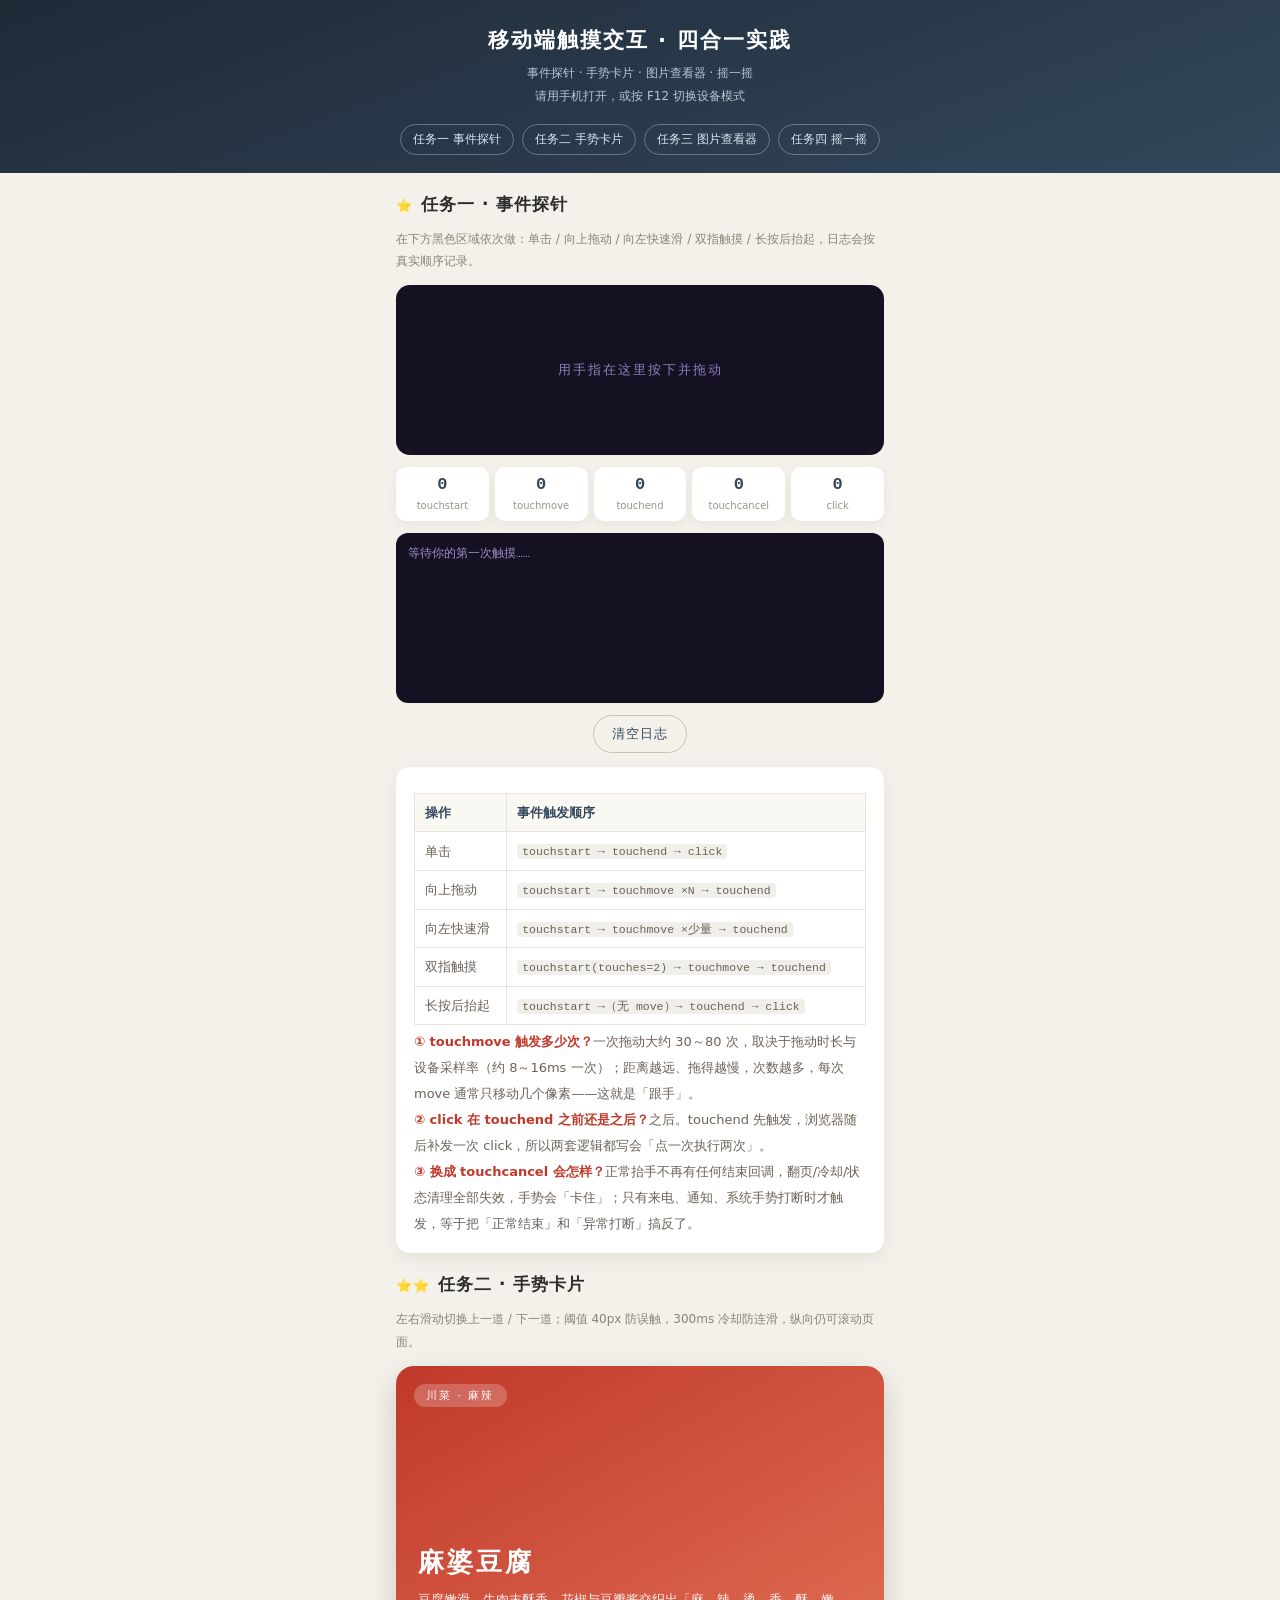
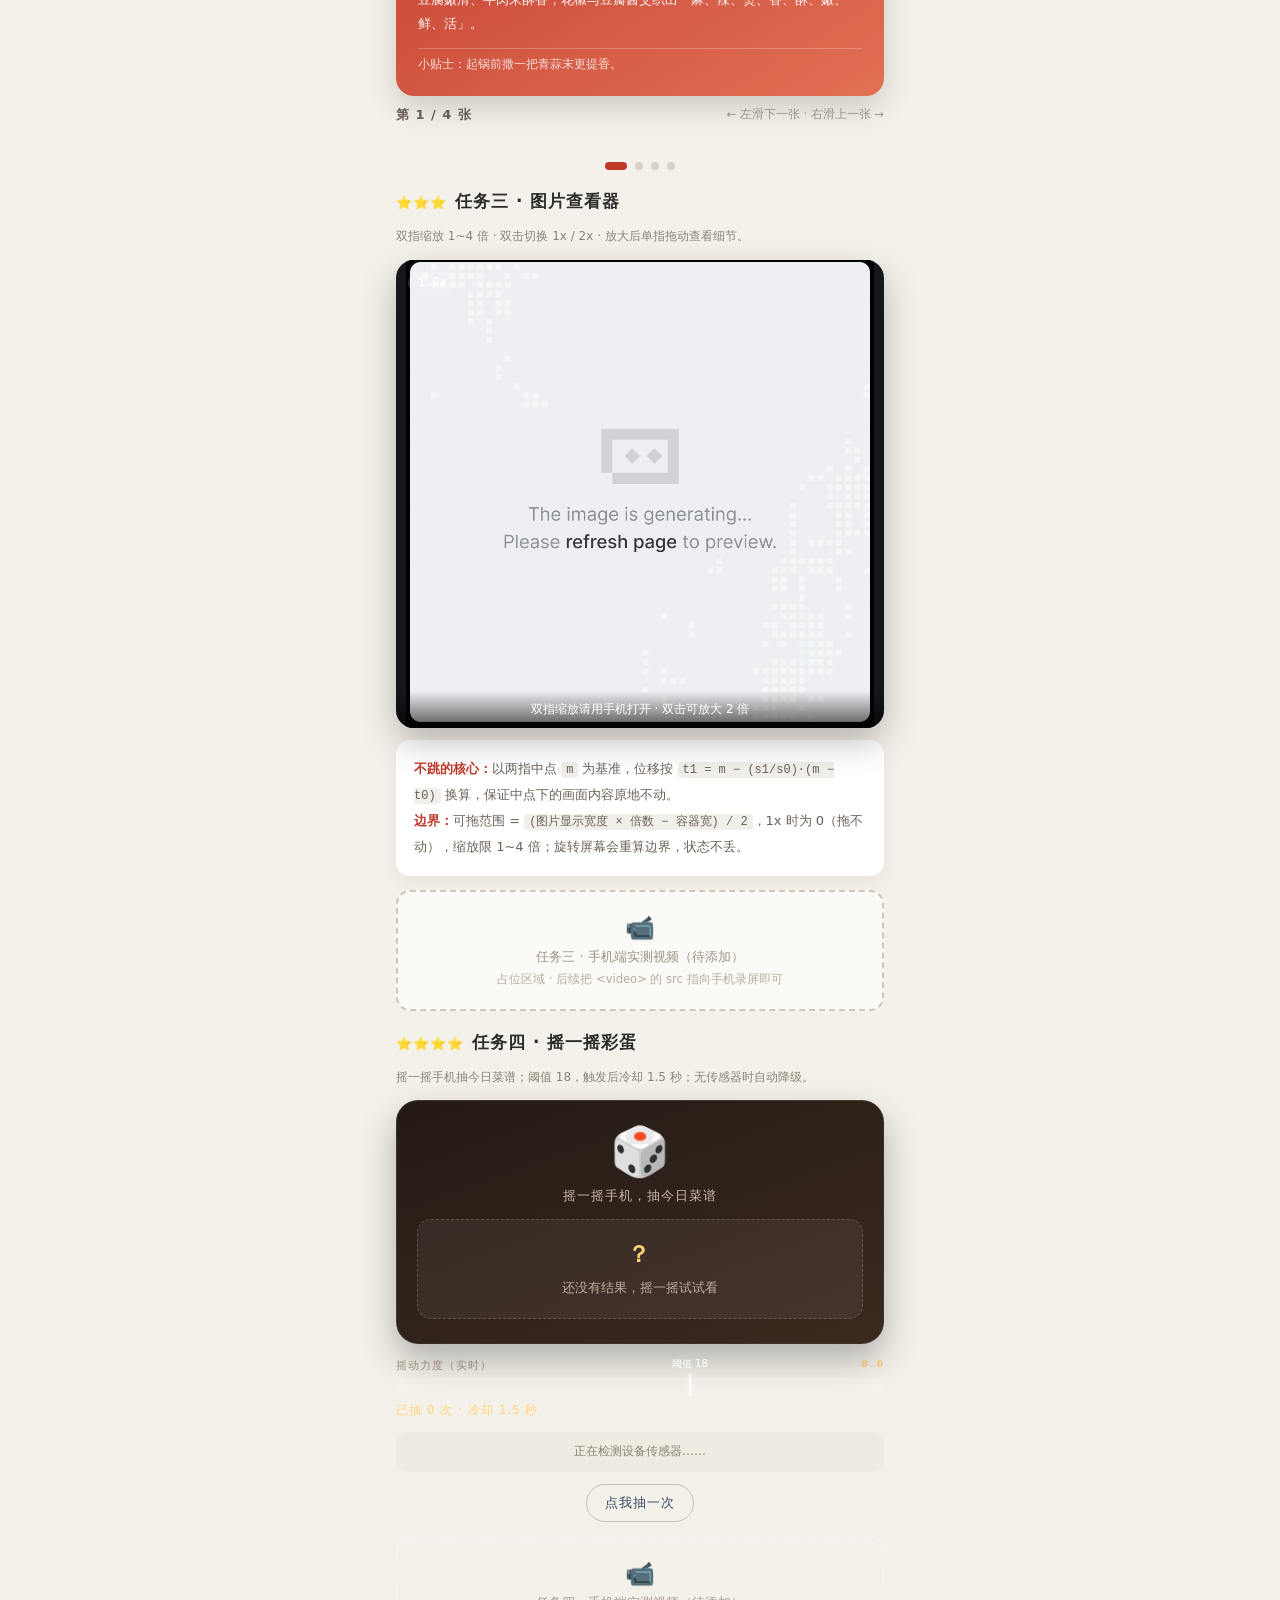
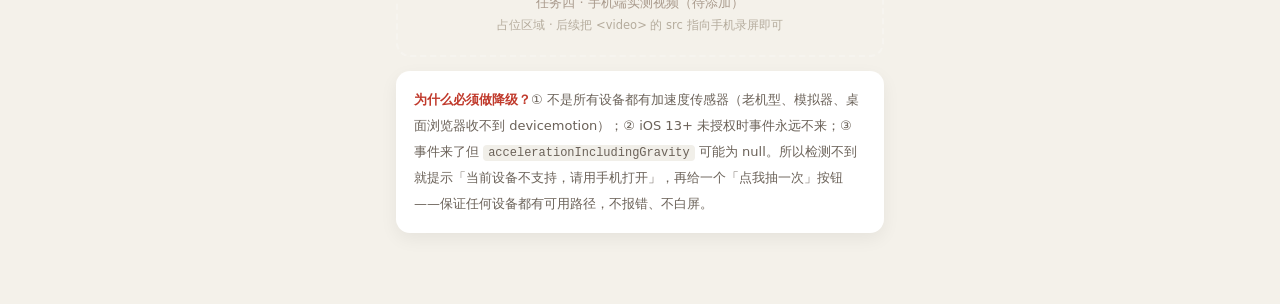
==== commit 24266f92: "任务三图片查看器换成美食图，任务四摇一摇强化特效（力度条/晃动/闪光/震动/计数）" ====
--- a/mobile-tasks.html
+++ b/mobile-tasks.html
@@ -229,6 +229,84 @@
   .wl_status.wl_bad { color: #b8402f; background: #fbe9e6; }
   .wl_status.wl_ok { color: #1f7a4d; background: #e6f6ec; }
 
+  /* ── 任务四强化效果：手机框晃动 / 闪光 / 表情弹跳 / 力度条 ── */
+  /* 抽中瞬间整个手机框左右摇摆 */
+  .wl_phone.wl_shaking { animation: wl_phoneShake .6s ease-in-out; }
+  @keyframes wl_phoneShake {
+    0%, 100% { transform: translateX(0) rotate(0); }
+    15% { transform: translateX(-12px) rotate(-5deg); }
+    30% { transform: translateX(12px) rotate(5deg); }
+    45% { transform: translateX(-9px) rotate(-3.5deg); }
+    60% { transform: translateX(9px) rotate(3.5deg); }
+    75% { transform: translateX(-5px) rotate(-1.5deg); }
+  }
+
+  /* 表情放大旋转弹跳 */
+  .wl_emoji { display: inline-block; }
+  .wl_emoji.wl_bounce { animation: wl_emojiBounce .7s cubic-bezier(.2, .9, .3, 1.4); }
+  @keyframes wl_emojiBounce {
+    0%   { transform: scale(1) rotate(0); }
+    30%  { transform: scale(1.7) rotate(-18deg); }
+    60%  { transform: scale(.85) rotate(12deg); }
+    100% { transform: scale(1) rotate(0); }
+  }
+
+  /* 抽中瞬间的金色放射闪光层 */
+  .wl_flash {
+    position: absolute; inset: 0; border-radius: 22px;
+    background: radial-gradient(circle, rgba(255, 212, 121, .9) 0%, rgba(255, 183, 3, .35) 45%, transparent 72%);
+    opacity: 0; pointer-events: none; z-index: 5;
+  }
+  .wl_flash.wl_go { animation: wl_flashGo .65s ease-out; }
+  @keyframes wl_flashGo {
+    0%   { opacity: 0; transform: scale(.25); }
+    25%  { opacity: 1; }
+    100% { opacity: 0; transform: scale(1.7); }
+  }
+
+  /* 抽中后结果卡片的金色光晕脉冲 */
+  .wl_result.wl_pop {
+    animation: wl_popIn .5s cubic-bezier(.18, .9, .3, 1.4),
+               wl_glowPulse 1.2s ease-out .35s;
+  }
+  @keyframes wl_glowPulse {
+    0%   { box-shadow: 0 0 0 rgba(255, 212, 121, 0); }
+    40%  { box-shadow: 0 0 26px rgba(255, 183, 3, .75); }
+    100% { box-shadow: 0 0 0 rgba(255, 212, 121, 0); }
+  }
+
+  /* 实时摇动力度条：白杠是阈值 18 的位置，越过就抽菜 */
+  .wl_meter { margin-top: 14px; text-align: left; }
+  .wl_meterLabel {
+    display: flex; justify-content: space-between;
+    font-size: 11px; color: #a99a8c; margin-bottom: 5px; letter-spacing: 1px;
+  }
+  .wl_meterLabel b { color: #ffd479; font-family: Consolas, monospace; }
+  .wl_meterBar {
+    position: relative; height: 14px; border-radius: 7px;
+    background: rgba(255, 255, 255, .1); overflow: visible;
+  }
+  .wl_meterFill {
+    height: 100%; width: 0%; border-radius: 7px;
+    background: linear-gradient(90deg, #43a047 0%, #fdd835 55%, #ff5722 100%);
+    transition: width .12s linear;
+  }
+  .wl_meterFill.wl_cooling { background: #6b6259; }
+  .wl_meterMark {
+    position: absolute; top: -4px; bottom: -4px; width: 2px;
+    background: #fff; box-shadow: 0 0 6px rgba(255, 255, 255, .9);
+  }
+  .wl_meterMark span {
+    position: absolute; top: -17px; left: 50%; transform: translateX(-50%);
+    font-size: 10px; color: #fff; white-space: nowrap;
+  }
+
+  /* 抽奖次数与冷却提示 */
+  .wl_drawInfo {
+    margin-top: 10px; font-size: 12px; color: #ffd479; letter-spacing: 1px;
+    min-height: 18px;
+  }
+
   /* 手机端实测视频占位（任务三、任务四各一个，先空着） */
   .wl_videoBox {
     margin-top: 14px; border: 2px dashed #cfc7b8; border-radius: 14px;
@@ -315,7 +393,7 @@
   <p class="wl_note">双指缩放 1~4 倍 · 双击切换 1x / 2x · 放大后单指拖动查看细节。</p>
 
   <div class="wl_viewer" id="wlViewer">
-    <img id="wlImg" src="swiper-imgs/tiangong_1.jpg" alt="天宫空间站" />
+    <img id="wlImg" src="swiper-imgs/food_1.jpg" alt="中式家常菜美食" />
     <div class="wl_scaleBadge" id="wlScaleBadge">1.0x</div>
     <div class="wl_hintMask" id="wlHintMask">双指缩放请用手机打开 · 双击可放大 2 倍</div>
   </div>
@@ -340,7 +418,8 @@
   <div class="wl_sectionHead"><span class="wl_star">⭐⭐⭐⭐</span><h2>任务四 · 摇一摇彩蛋</h2></div>
   <p class="wl_note">摇一摇手机抽今日菜谱；阈值 18，触发后冷却 1.5 秒；无传感器时自动降级。</p>
 
-  <div class="wl_phone">
+  <div class="wl_phone" id="wlPhone">
+    <div class="wl_flash" id="wlFlash"></div>
     <div class="wl_emoji" id="wlEmoji">🎲</div>
     <div class="wl_tipText" id="wlTipText">摇一摇手机，抽今日菜谱</div>
     <div class="wl_result" id="wlResult">
@@ -348,6 +427,20 @@
       <div class="wl_dishDesc" id="wlDishDesc">还没有结果，摇一摇试试看</div>
     </div>
   </div>
+
+  <!-- 实时摇动力度条：白杠是阈值 18，力度越过白杠立即抽菜 -->
+  <div class="wl_meter">
+    <div class="wl_meterLabel">
+      <span>摇动力度（实时）</span>
+      <b id="wlForceNum">0.0</b>
+    </div>
+    <div class="wl_meterBar">
+      <div class="wl_meterFill" id="wlMeterFill"></div>
+      <div class="wl_meterMark" style="left:60%"><span>阈值 18</span></div>
+    </div>
+  </div>
+
+  <div class="wl_drawInfo" id="wlDrawInfo">已抽 0 次 · 冷却 1.5 秒</div>
 
   <div class="wl_status" id="wlStatus">正在检测设备传感器……</div>
 
@@ -809,23 +902,76 @@
 var wl_lastShake = 0;         // 上次触发时间戳（冷却用）
 var wl_SHAKE_COOLDOWN = 1500; // 1.5 秒冷却
 var wl_SHAKE_THRESHOLD = 18;  // 合成加速度阈值
+var wl_METER_FULL = 30;       // 力度条满格对应数值（阈值 18 正好在 60% 处）
 var wl_hasMotion = false;     // 是否真的收到过传感器数据
 var wl_watchTimer = null;     // 检测「有没有数据」的定时器
+var wl_drawCount = 0;         // 已抽奖次数
+var wl_fxTimers = [];         // 特效类名的移除定时器
 var wl_statusEl = document.getElementById('wlStatus');
 var wl_permissionBtn = document.getElementById('wlPermissionBtn');
-
-// 随机抽一道菜，并播放弹出动画
+var wl_phoneEl = document.getElementById('wlPhone');
+var wl_flashEl = document.getElementById('wlFlash');
+var wl_emojiEl = document.getElementById('wlEmoji');
+var wl_meterFill = document.getElementById('wlMeterFill');
+var wl_forceNum = document.getElementById('wlForceNum');
+var wl_drawInfo = document.getElementById('wlDrawInfo');
+
+// 重新触发一个 CSS 动画类：先移除、强制重排、再添加
+function wl_replayClass(el, cls, duration) {
+  el.classList.remove(cls);
+  void el.offsetWidth;
+  el.classList.add(cls);
+  var timer = setTimeout(function () { el.classList.remove(cls); }, duration);
+  wl_fxTimers.push(timer);
+}
+
+// 抽中瞬间的全套强化特效：手机框晃动 + 金色闪光 + 表情弹跳 + 手机震动
+function wl_playShakeFx() {
+  wl_replayClass(wl_phoneEl, 'wl_shaking', 600);
+  wl_replayClass(wl_flashEl, 'wl_go', 650);
+  wl_replayClass(wl_emojiEl, 'wl_bounce', 700);
+  // 支持震动 API 的安卓手机会真的震一下（iOS Safari 不支持，自动忽略）
+  if (navigator.vibrate) {
+    try { navigator.vibrate([100, 50, 150]); } catch (err) {}
+  }
+}
+
+// 实时更新力度条：按满格 30 换算百分比，阈值 18 对应 60% 的白杠
+function wl_updateMeter(magnitude) {
+  var percent = Math.min(100, (magnitude / wl_METER_FULL) * 100);
+  wl_meterFill.style.width = percent + '%';
+  wl_forceNum.textContent = magnitude.toFixed(1);
+}
+
+// 冷却期把力度条变灰，结束后恢复彩色
+function wl_setCooling(on) {
+  if (on) {
+    wl_meterFill.classList.add('wl_cooling');
+    wl_drawInfo.textContent = '已抽 ' + wl_drawCount + ' 次 · 冷却中 1.5 秒…';
+  } else {
+    wl_meterFill.classList.remove('wl_cooling');
+    wl_drawInfo.textContent = '已抽 ' + wl_drawCount + ' 次 · 冷却 1.5 秒';
+  }
+}
+
+// 随机抽一道菜，并播放全套弹出/晃动特效
 function wl_drawDish() {
   var dish = wl_menu[Math.floor(Math.random() * wl_menu.length)];
-  document.getElementById('wlEmoji').textContent = dish.emoji;
+  wl_drawCount++;
+
+  wl_emojiEl.textContent = dish.emoji;
   document.getElementById('wlDishName').textContent = dish.name;
   document.getElementById('wlDishDesc').textContent = dish.desc;
-  document.getElementById('wlTipText').textContent = '今日就吃它！';
+  document.getElementById('wlTipText').textContent = '🎉 抽中啦！今日就吃它！';
 
   var box = document.getElementById('wlResult');
   box.classList.remove('wl_pop');
   void box.offsetWidth;          // 强制重排，让动画能重新播放
   box.classList.add('wl_pop');
+
+  wl_playShakeFx();              // 手机框晃动 + 闪光 + 表情弹跳 + 震动
+  wl_setCooling(true);           // 力度条变灰提示冷却
+  setTimeout(function () { wl_setCooling(false); }, wl_SHAKE_COOLDOWN);
 }
 
 // 更新状态条文字与配色
@@ -834,7 +980,7 @@
   wl_statusEl.className = 'wl_status' + (type ? ' ' + type : '');
 }
 
-// 传感器回调：算合成加速度，超阈值且不在冷却期才抽菜
+// 传感器回调：每次都刷新力度条，超过阈值且不在冷却期才抽菜
 function wl_onMotion(e) {
   var acc = e.accelerationIncludingGravity;
   if (!acc || acc.x === null || acc.y === null || acc.z === null) return;
@@ -846,6 +992,7 @@
   }
 
   var magnitude = Math.sqrt(acc.x * acc.x + acc.y * acc.y + acc.z * acc.z);
+  wl_updateMeter(magnitude);               // 实时力度，让摇动过程肉眼可见
   if (magnitude < wl_SHAKE_THRESHOLD) return;
 
   var now = Date.now();
@@ -901,10 +1048,16 @@
   }, 3000);
 }
 
-// 降级按钮：任何设备点一下都能抽菜
+// 降级按钮：任何设备点一下都能抽菜；同时让力度条冲到满格再回落，模拟摇动感
 document.getElementById('wlFallbackBtn').addEventListener('click', function () {
   wl_lastShake = Date.now();   // 同步冷却，避免紧接着摇动又触发
+  wl_forceNum.textContent = wl_METER_FULL.toFixed(1);
+  wl_meterFill.style.width = '100%';
   wl_drawDish();
+  setTimeout(function () {
+    wl_meterFill.style.width = '0%';
+    wl_forceNum.textContent = '0.0';
+  }, 700);
 });
 
 wl_sensorInit();
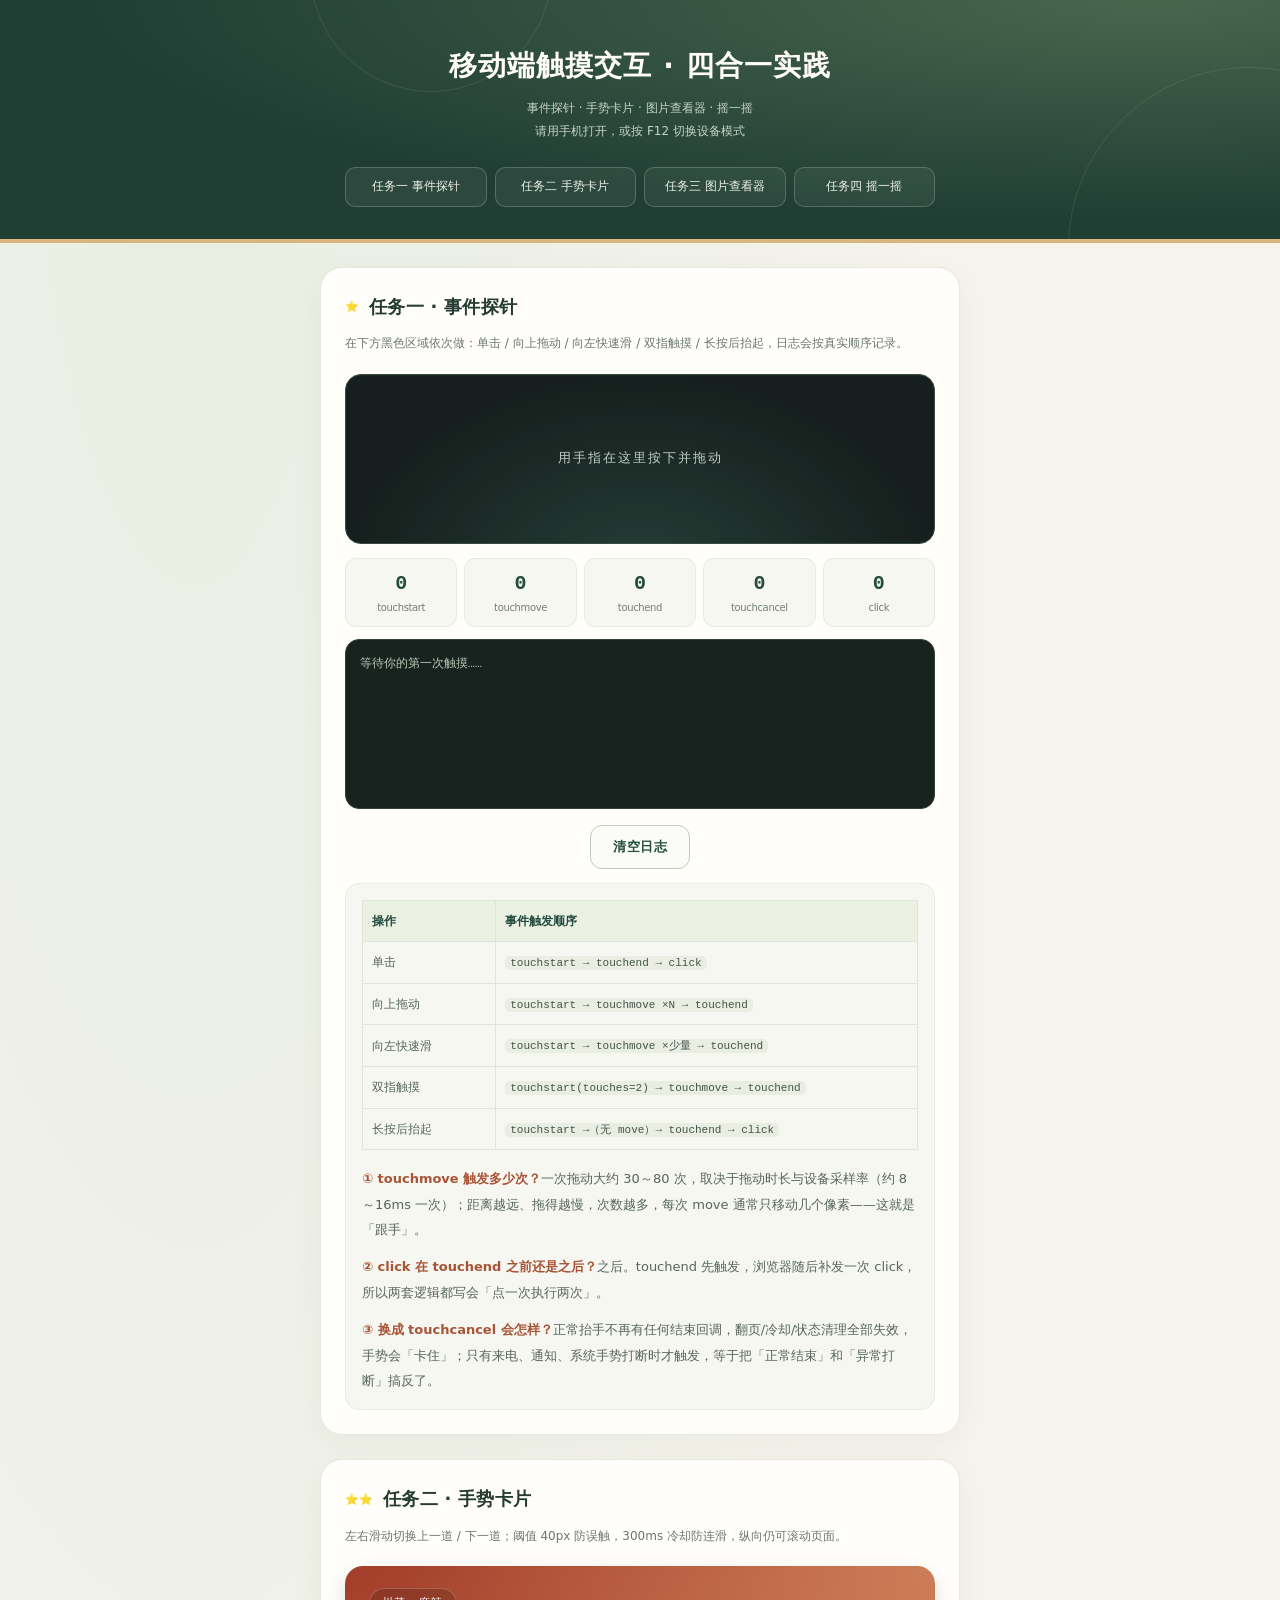
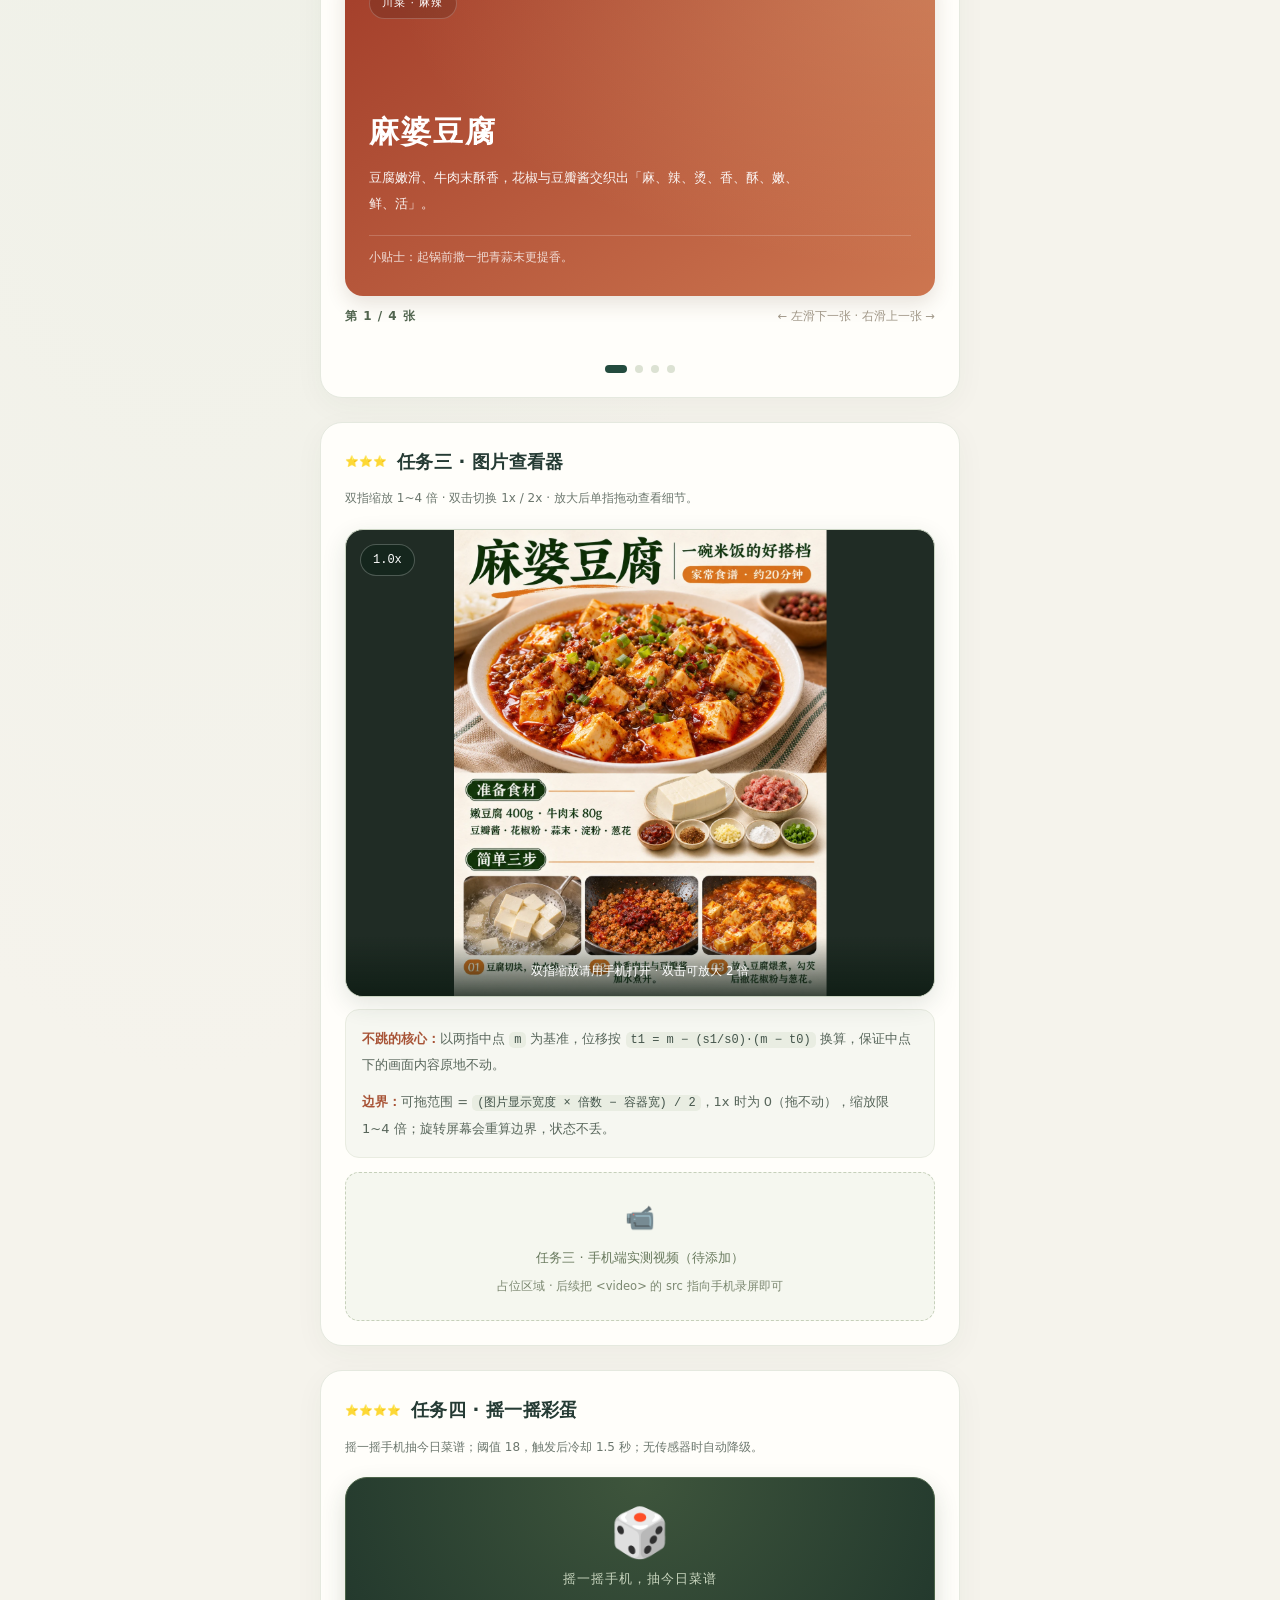
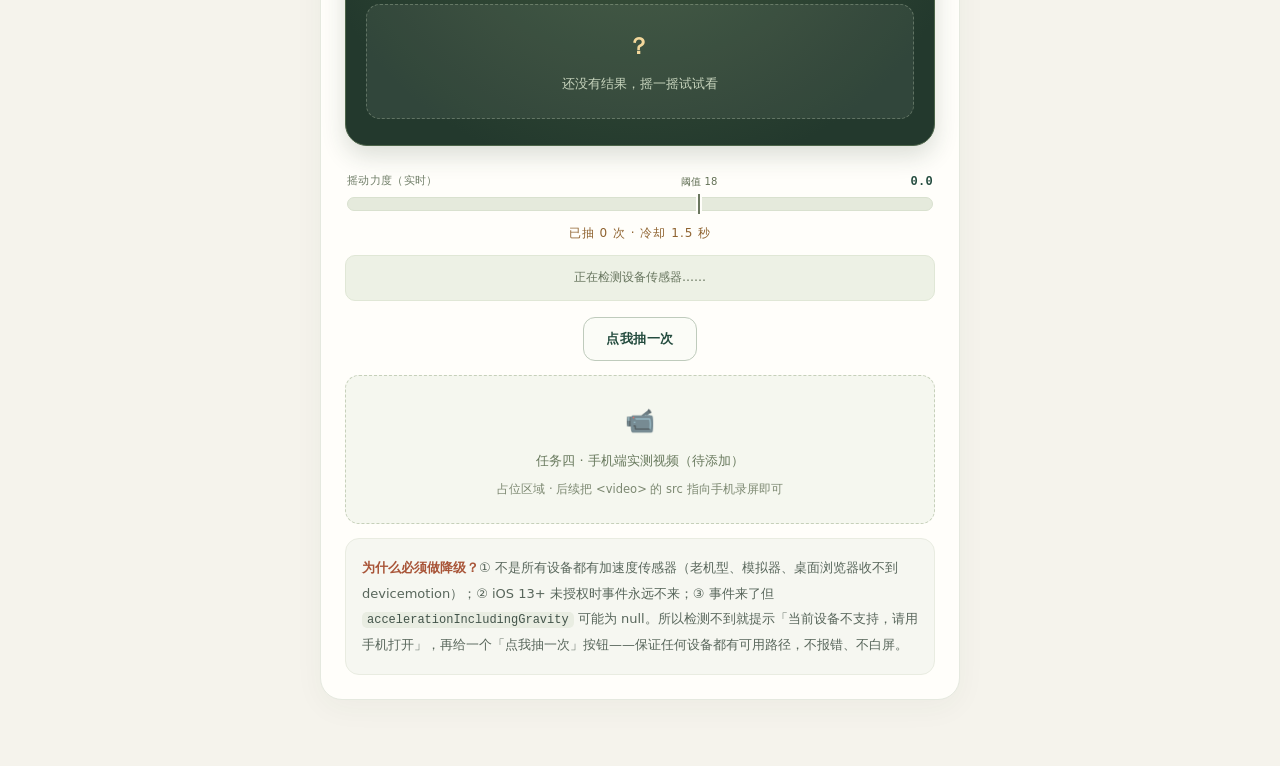
==== commit 0af13dd8: "移动端四合一实践页视觉优化：统一配色与排版，保留原有手势交互与动画" ====
--- a/mobile-tasks.html
+++ b/mobile-tasks.html
@@ -317,6 +317,218 @@
   }
   .wl_videoBox .wl_videoIcon { font-size: 24px; display: block; margin-bottom: 6px; }
   .wl_videoBox .wl_videoNote { font-size: 11.5px; color: #b5ac9d; margin-top: 6px; }
+  /* ── 界面优化：只调整外观，保留原有手势、交互与动画 ── */
+  :root {
+    --wl_paper: #f5f3ec;
+    --wl_ink: #253b34;
+    --wl_muted: #6c776e;
+    --wl_green: #234b3e;
+    --wl_line: #e5e9df;
+    --wl_accent: #b65d3d;
+  }
+  body {
+    background: radial-gradient(ellipse at 15% 0, #e8eee3 0, transparent 48%), var(--wl_paper);
+    color: var(--wl_ink);
+    line-height: 1.7;
+    -webkit-font-smoothing: antialiased;
+    padding-bottom: calc(44px + env(safe-area-inset-bottom, 0px));
+  }
+  .wl_top {
+    position: relative;
+    isolation: isolate;
+    overflow: hidden;
+    background: radial-gradient(ellipse at 90% 0, #49664d 0, transparent 65%), #203e34;
+    padding: 44px 20px 32px;
+    border-bottom: 4px solid #d9b77c;
+  }
+  .wl_top::before, .wl_top::after {
+    content: "";
+    position: absolute;
+    z-index: -1;
+    width: 240px;
+    height: 240px;
+    border: 1px solid rgba(231, 239, 217, .1);
+    border-radius: 50%;
+    pointer-events: none;
+  }
+  .wl_top::before { top: -150px; left: calc(50% - 330px); }
+  .wl_top::after { right: -150px; bottom: -190px; width: 360px; height: 360px; }
+  .wl_top h1 {
+    max-width: 640px;
+    margin: 0 auto;
+    font-size: clamp(20px, 3.6vw, 28px);
+    font-weight: 700;
+    line-height: 1.55;
+    letter-spacing: 1px;
+    color: #fffdf7;
+    text-wrap: balance;
+  }
+  .wl_top p { color: #c5d3c6; font-size: 12px; margin-top: 10px; }
+  .wl_nav {
+    max-width: 590px;
+    margin: 24px auto 0;
+    display: grid;
+    grid-template-columns: repeat(4, minmax(0, 1fr));
+    gap: 8px;
+  }
+  .wl_nav a {
+    padding: 9px 6px;
+    text-align: center;
+    border-color: rgba(229, 240, 224, .22);
+    border-radius: 10px;
+    background: rgba(255, 255, 255, .06);
+    color: #eef2e8;
+    line-height: 1.7;
+    font-size: 11.5px;
+  }
+  .wl_nav a:hover { background: rgba(255, 255, 255, .14); border-color: #c7d5bb; }
+  .wl_nav a:focus-visible, .wl_btn:focus-visible {
+    outline: 3px solid #c48a4f;
+    outline-offset: 4px;
+  }
+  .wl_section {
+    max-width: 640px;
+    margin: 24px auto 0;
+    padding: 24px;
+    background: #fffefa;
+    border: 1px solid var(--wl_line);
+    border-radius: 22px;
+    box-shadow: 0 8px 30px rgba(35, 65, 43, .045);
+    scroll-margin-top: 20px;
+  }
+  .wl_sectionHead { gap: 10px; align-items: center; margin-bottom: 10px; flex-wrap: wrap; }
+  .wl_star { color: #c89545; font-size: 11px; letter-spacing: 0; line-height: 1; }
+  .wl_sectionHead h2 { font-size: 18px; letter-spacing: .3px; color: var(--wl_ink); }
+  .wl_note { color: var(--wl_muted); line-height: 1.95; margin-bottom: 18px; }
+  .wl_panel {
+    background: #f6f7f1;
+    border: 1px solid #e9ece1;
+    border-radius: 14px;
+    padding: 16px;
+    color: #58665b;
+    line-height: 1.95;
+    box-shadow: none;
+    overflow-wrap: anywhere;
+  }
+  .wl_panel p + p { margin-top: 12px; }
+  .wl_panel strong { color: #a85437; }
+  .wl_panel code { color: #43544a; background: #e9ede2; border-radius: 5px; }
+  .wl_probe {
+    background: radial-gradient(ellipse at 50% 120%, #253e37 0, transparent 70%), #161f1d;
+    color: #becfc2;
+    border: 1px solid #354b40;
+    border-radius: 16px;
+    box-shadow: inset 0 1px 0 rgba(255, 255, 255, .04);
+  }
+  .wl_probe.wl_touching { background: #2c4438; color: #ebf4df; border-color: #7c9c72; }
+  .wl_stats { gap: 7px; margin-top: 14px; }
+  .wl_stat {
+    min-width: 0;
+    padding: 10px 2px;
+    background: #f5f7f0;
+    border: 1px solid #e6ebdf;
+    border-radius: 11px;
+    box-shadow: none;
+  }
+  .wl_stat b { font-size: 20px; line-height: 1.5; color: var(--wl_green); font-variant-numeric: tabular-nums; }
+  .wl_stat span { display: block; font-size: clamp(8px, 2.1vw, 10px); letter-spacing: -.35px; color: #75806f; }
+  .wl_logBox {
+    background: #18221e;
+    border: 1px solid #304338;
+    padding: 13px 14px;
+    border-radius: 14px;
+    scrollbar-width: thin;
+    scrollbar-color: #536555 #18221e;
+  }
+  .wl_logItem { color: #b5c8b7; overflow-wrap: anywhere; }
+  .wl_logItem .wl_t { color: #8c9e90; }
+  .wl_btn {
+    min-height: 42px;
+    padding: 10px 22px;
+    border-radius: 12px;
+    background: var(--wl_green);
+    font: inherit;
+    font-size: 13px;
+    font-weight: 600;
+    letter-spacing: .5px;
+    box-shadow: 0 3px 8px rgba(35, 75, 62, .1);
+  }
+  .wl_btn.wl_ghost { color: var(--wl_green); border-color: #bfcbbc; background: #fbfcf7; box-shadow: none; }
+  .wl_btnRow { gap: 10px; margin-top: 16px; }
+  .wl_table { table-layout: fixed; margin: 0 0 16px; font-size: 12px; }
+  .wl_table th, .wl_table td { border-color: #dfe5d9; padding: 10px 9px; overflow-wrap: anywhere; }
+  .wl_table th { color: var(--wl_green); background: #eaf0e2; }
+  .wl_table th:first-child { width: 24%; }
+  .wl_table td code { font-size: 11px; white-space: normal; }
+  .wl_stage { border-radius: 18px; box-shadow: 0 8px 20px rgba(83, 59, 32, .14); }
+  .wl_card { padding: 28px 24px; }
+  .wl_card .wl_tag { top: 22px; left: 24px; padding: 5px 12px; background: rgba(0, 0, 0, .15); border: 1px solid rgba(255, 255, 255, .2); letter-spacing: 1px; }
+  .wl_card h2 { font-size: 30px; letter-spacing: 2px; }
+  .wl_card p { max-width: 430px; line-height: 2; }
+  .wl_card .wl_hint { border-color: rgba(255, 255, 255, .24); padding-top: 12px; margin-top: 18px; }
+  .wl_bg1 { background: radial-gradient(ellipse at 100% 0, rgba(255, 213, 157, .26), transparent 65%), linear-gradient(145deg, #a33e2a, #cd7650); }
+  .wl_bg2 { background: radial-gradient(ellipse at 100% 0, rgba(255, 234, 178, .22), transparent 65%), linear-gradient(145deg, #a75a1c, #d69c48); }
+  .wl_bg3 { background: radial-gradient(ellipse at 100% 0, rgba(208, 238, 198, .2), transparent 65%), linear-gradient(145deg, #245f54, #589c83); }
+  .wl_bg4 { background: radial-gradient(ellipse at 100% 0, rgba(255, 220, 173, .18), transparent 65%), linear-gradient(145deg, #503a2e, #9b7550); }
+  .wl_counter { color: #526650; font-size: 12px; }
+  .wl_tip { color: var(--wl_accent); }
+  .wl_dot { background: #dce2d3; }
+  .wl_dot.wl_active { background: var(--wl_green); }
+  .wl_viewer { background: #202c25; border: 1px solid #cbd5c3; box-shadow: 0 8px 24px rgba(34, 54, 41, .12); }
+  .wl_scaleBadge { left: 14px; top: 14px; padding: 5px 12px; background: rgba(19, 38, 28, .78); border: 1px solid rgba(255, 255, 255, .24); }
+  .wl_hintMask { padding: 24px 12px 14px; background: linear-gradient(transparent, rgba(13, 28, 19, .8)); }
+  .wl_phone {
+    background: radial-gradient(ellipse at 50% 0, #3e553c 0, transparent 80%), #23392d;
+    border-color: #4d654a;
+    padding: 30px 20px 26px;
+    box-shadow: 0 10px 24px rgba(28, 55, 38, .16);
+  }
+  .wl_tipText { color: #c7d4bd; }
+  .wl_result { background: rgba(255, 255, 255, .065); border-color: rgba(220, 234, 203, .28); padding: 22px 16px; }
+  .wl_dishName { color: #f3d79b; }
+  .wl_dishDesc { color: #c7d4bd; }
+  .wl_meter { margin-top: 26px; padding: 0 2px; }
+  .wl_meterLabel { color: #6f7d67; letter-spacing: .3px; }
+  .wl_meterLabel b { color: var(--wl_green); font-size: 12px; }
+  .wl_meterBar { background: #e5eadc; border: 1px solid #d9e1cf; }
+  .wl_meterMark { background: #6b775f; box-shadow: 0 0 0 2px #fffefa; }
+  .wl_meterMark span { color: #627055; top: -21px; }
+  .wl_drawInfo { color: #8f6330; margin-top: 12px; text-align: center; }
+  .wl_status { color: #66745d; background: #edf1e5; border: 1px solid #e0e7d6; padding: 11px 12px; }
+  .wl_status.wl_bad { color: #a54a35; background: #fcf0e8; border-color: #efdbce; }
+  .wl_status.wl_ok { color: #2c6840; background: #eaf4e7; border-color: #d4e6cf; }
+  .wl_videoBox, .wl_videoBox.dark {
+    border: 1px dashed #c6d0ba;
+    border-radius: 14px;
+    color: #68795d;
+    background: #f5f7ef;
+    padding: 24px 14px;
+    line-height: 1.8;
+  }
+  .wl_videoBox .wl_videoIcon { font-size: 24px; opacity: .78; }
+  .wl_videoBox .wl_videoNote { color: #7c8871; margin-top: 6px; overflow-wrap: anywhere; }
+  @media (max-width: 680px) {
+    .wl_top { padding: 32px 18px 26px; }
+    .wl_section { margin: 18px 14px 0; padding: 20px 18px; border-radius: 20px; }
+  }
+  @media (max-width: 480px) {
+    .wl_nav { max-width: 350px; grid-template-columns: repeat(2, minmax(0, 1fr)); gap: 8px; margin-top: 20px; }
+    .wl_nav a { padding: 9px 5px; font-size: 12px; }
+    .wl_sectionHead h2 { font-size: 17px; }
+    .wl_sectionHead { gap: 8px; }
+    .wl_panel { padding: 14px 12px; font-size: 12.5px; }
+    .wl_table th, .wl_table td { padding: 8px 6px; }
+    .wl_table th:first-child { width: 25%; }
+    .wl_card { padding: 24px 20px; }
+    .wl_card .wl_tag { left: 20px; }
+  }
+  @media (max-width: 360px) {
+    .wl_section { margin-left: 10px; margin-right: 10px; padding: 18px 14px; }
+    .wl_stats { gap: 4px; }
+    .wl_counter { font-size: 11px; letter-spacing: 0; }
+    .wl_card h2 { font-size: 27px; }
+  }
+
 </style>
 </head>
 <body>
@@ -393,7 +605,7 @@
   <p class="wl_note">双指缩放 1~4 倍 · 双击切换 1x / 2x · 放大后单指拖动查看细节。</p>
 
   <div class="wl_viewer" id="wlViewer">
-    <img id="wlImg" src="swiper-imgs/food_1.jpg" alt="中式家常菜美食" />
+    <img id="wlImg" src="[data-uri]